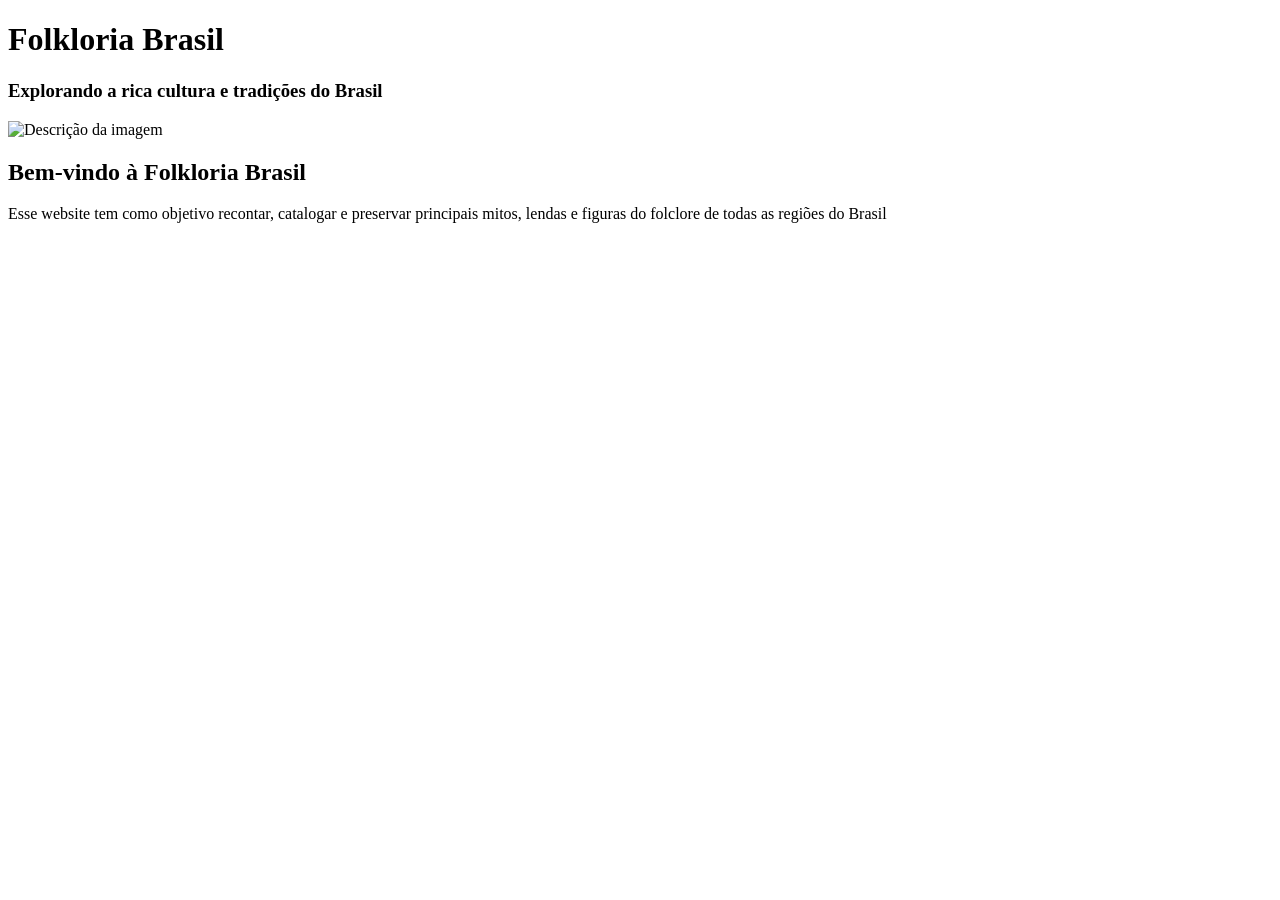
==== index.html @ 9de287c0 "Commit message: Inicio Desenvolvimento do site" ====
<!-- Código em Desenvolvimento -->
<!DOCTYPE html>
<html lang="pt-br">
<head>
    <meta charset="UTF-8">
    <meta name="viewport" content="width=device-width, initial-scale=1.0">
    <title>Folkloria Brasil</title>
</head>
<body>
    <header>
        <h1>Folkloria Brasil</h1> <!-- pelo menos uma h1 para cada página -->
        <h3>Explorando a rica cultura e tradições do Brasil</h3> <!--subtitulo-->
    </header>
    <main>
        <section>
            <img src="sobre-nos.jpg" alt="Descrição da imagem">
            <h2>Bem-vindo à Folkloria Brasil</h2> 
            <p>
                Esse website tem como objetivo recontar, catalogar e preservar principais mitos, 
                lendas e figuras do folclore de todas as regiões do Brasil 
            </p>
        </section>
    </main>
    <footer></footer>
</body>
</html>
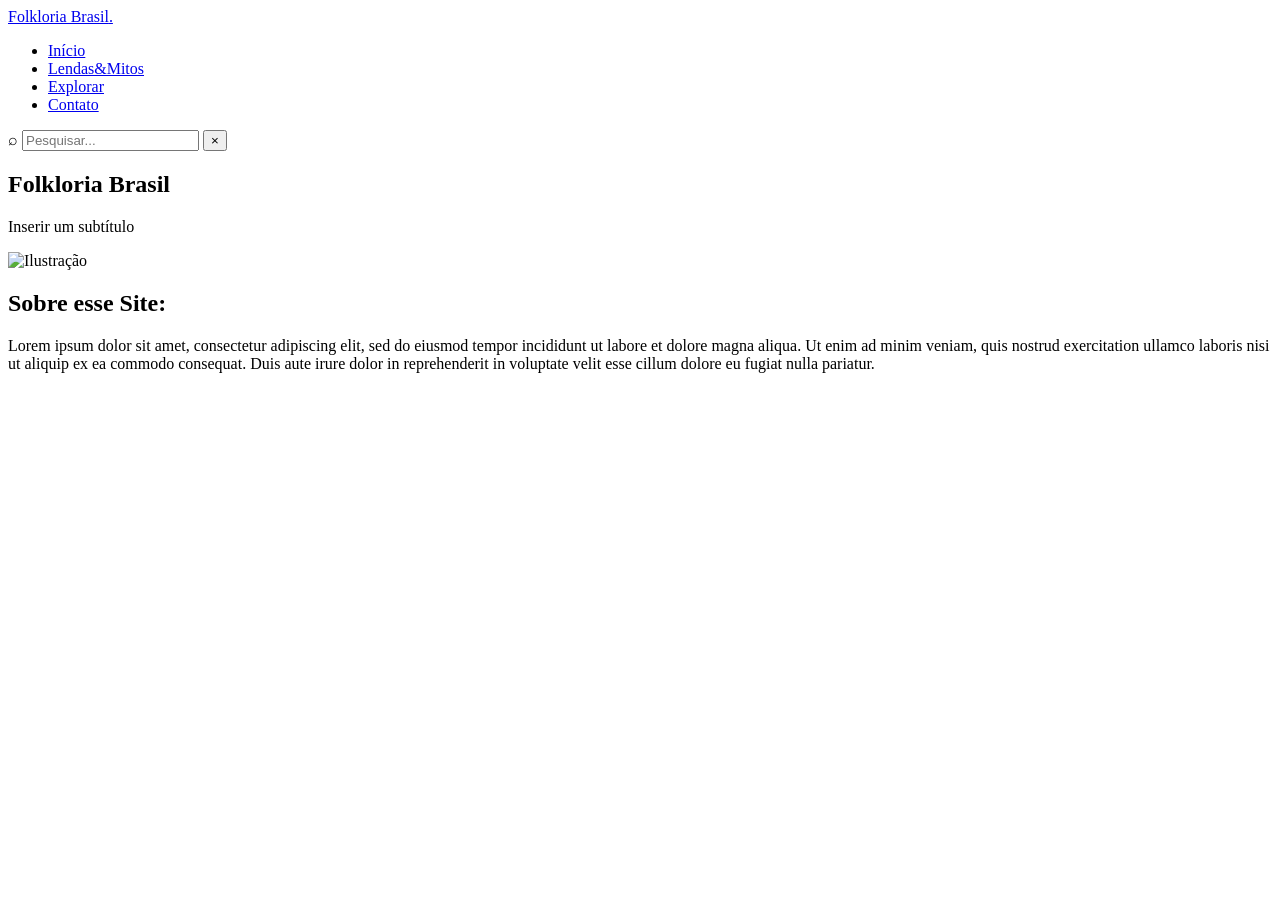
==== commit 0e31de5c: "Commit message: nav bar adicionada, hero section e sobre site adicionado" ====
--- a/index.html
+++ b/index.html
@@ -5,20 +5,76 @@
     <meta charset="UTF-8">
     <meta name="viewport" content="width=device-width, initial-scale=1.0">
     <title>Folkloria Brasil</title>
+     <!-- Fontes -->
+    <link rel="preconnect" href="https://fonts.googleapis.com">
+    <link rel="preconnect" href="https://fonts.gstatic.com" crossorigin>
+
+    <link href="https://fonts.googleapis.com/css2?family=Fredoka:wght@400;500;600;700&family=Poppins:wght@300;400;500;600;700&display=swap"
+        rel="stylesheet">
+    <!-- Link para o arquivo CSS -->
+    <link rel="stylesheet" href="css/style.css">
 </head>
 <body>
     <header>
-        <h1>Folkloria Brasil</h1> <!-- pelo menos uma h1 para cada página -->
-        <h3>Explorando a rica cultura e tradições do Brasil</h3> <!--subtitulo-->
+
+        <a href ="#" class="logo">Folkloria Brasil<span>.</span></a>
+
+        <nav>
+            <ul>
+                <li><a href="index.html">Início</a></li>
+                <li><a href="lendas.html">Lendas&Mitos</a></li>
+                <li><a href="explorar.html">Explorar</a></li>
+                <li><a href="contato.html">Contato</a></li>
+            </ul>
+        </nav>
+
+        <!-- Aba de pesquisa -->
+         <div class="search-box">
+                <span class="search-icon">⌕</span>
+                <input type="search" id="searchInput" placeholder="Pesquisar...">
+                <button id="clearSearch" aria-label="Limpar pesquisa">
+                    ×
+                </button>
+            </div>
+
     </header>
+
+ <!-- ================= HERO ================= -->
+
     <main>
-        <section>
-            <img src="sobre-nos.jpg" alt="Descrição da imagem">
-            <h2>Bem-vindo à Folkloria Brasil</h2> 
-            <p>
-                Esse website tem como objetivo recontar, catalogar e preservar principais mitos, 
-                lendas e figuras do folclore de todas as regiões do Brasil 
-            </p>
+        <section class="hero">
+            <div class="hero-content">
+                <h1>Folkloria Brasil</h1>
+                <p>Inserir um subtítulo</p>
+            </div>
+        </section>
+        <!-- ================= SOBRE O SITE ================= -->
+
+        <section class="about section-container" id="sobre">
+            <div class="about-image">
+
+                <img src="assets/img/saci.png"
+                    alt="Ilustração">
+
+            </div>
+            <div class="about-content">
+
+                <h2>Sobre esse Site:</h2>
+                <p>
+                    Lorem ipsum dolor sit amet, consectetur
+                    adipiscing elit, sed do eiusmod tempor
+                    incididunt ut labore et dolore magna aliqua.
+
+                    Ut enim ad minim veniam, quis nostrud
+                    exercitation ullamco laboris nisi ut aliquip
+                    ex ea commodo consequat.
+
+                    Duis aute irure dolor in reprehenderit in
+                    voluptate velit esse cillum dolore eu fugiat
+                    nulla pariatur.
+                </p>
+
+            </div>
         </section>
     </main>
     <footer></footer>
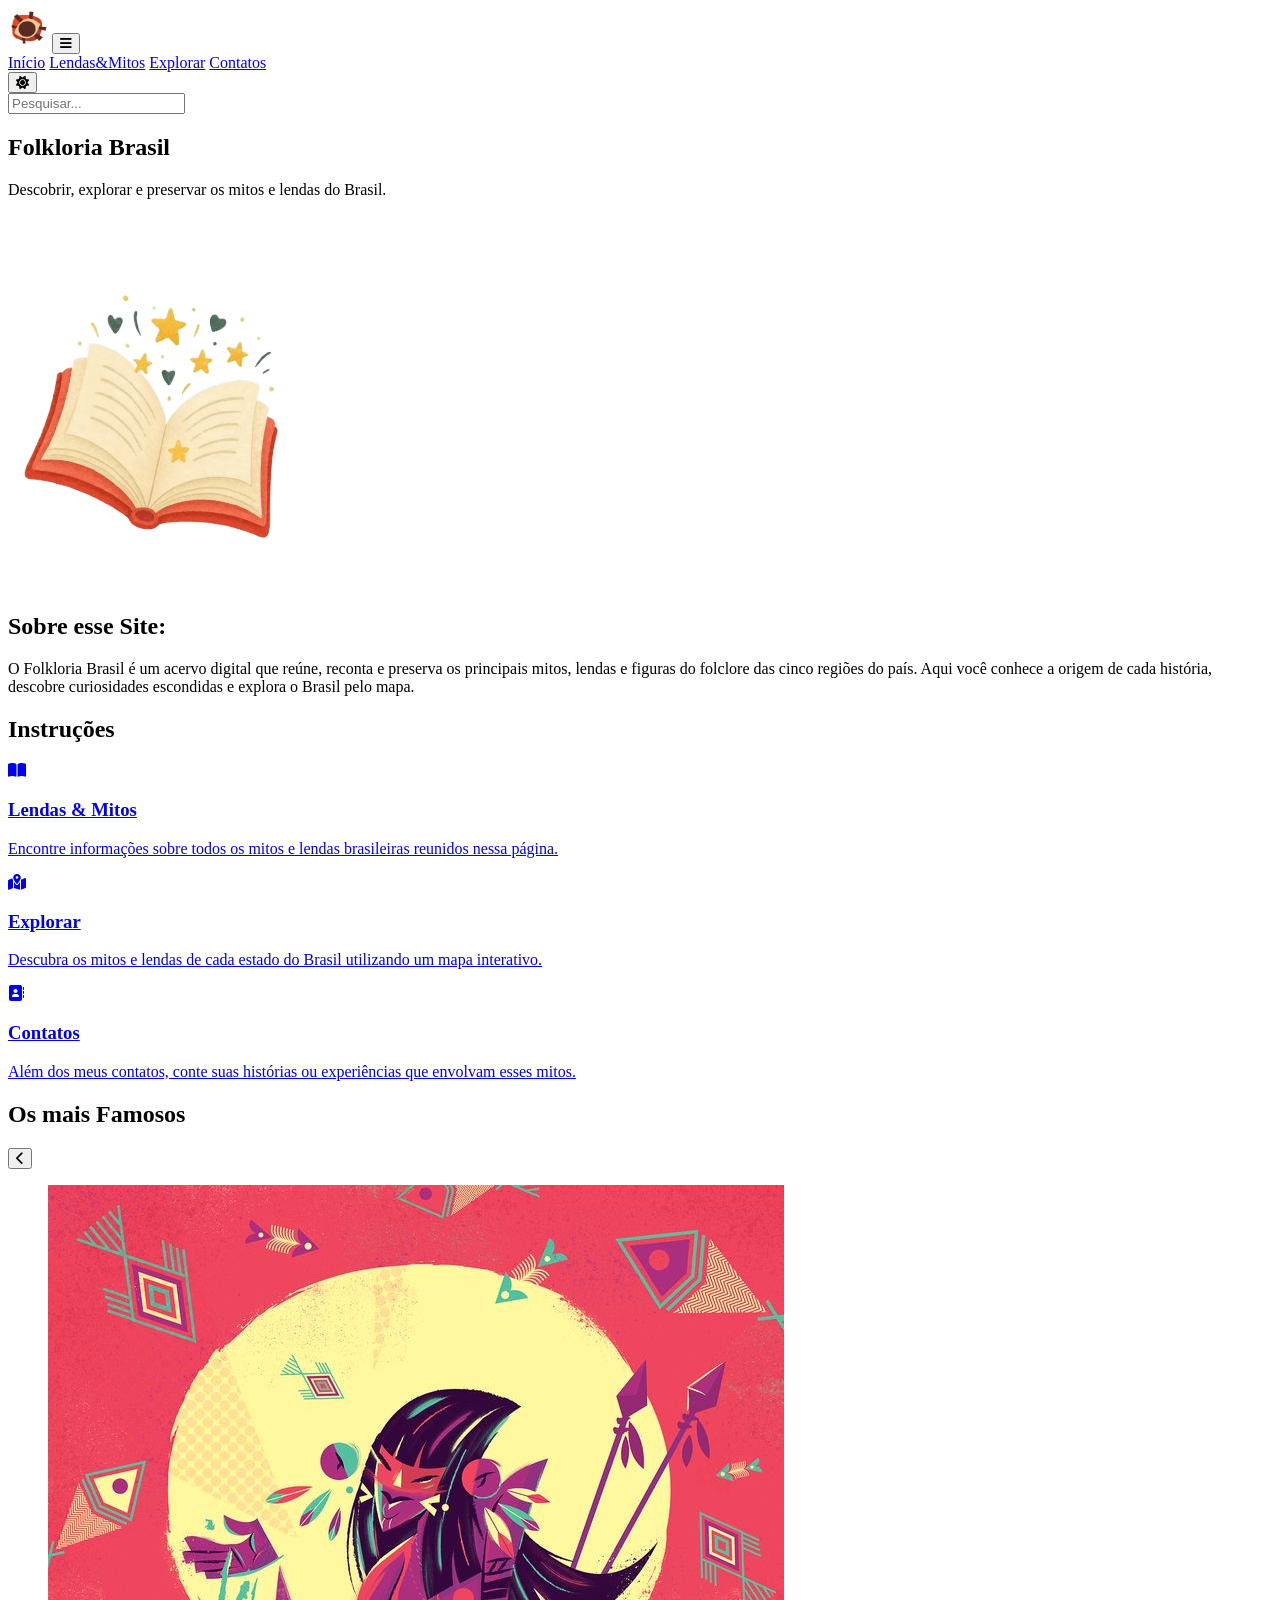
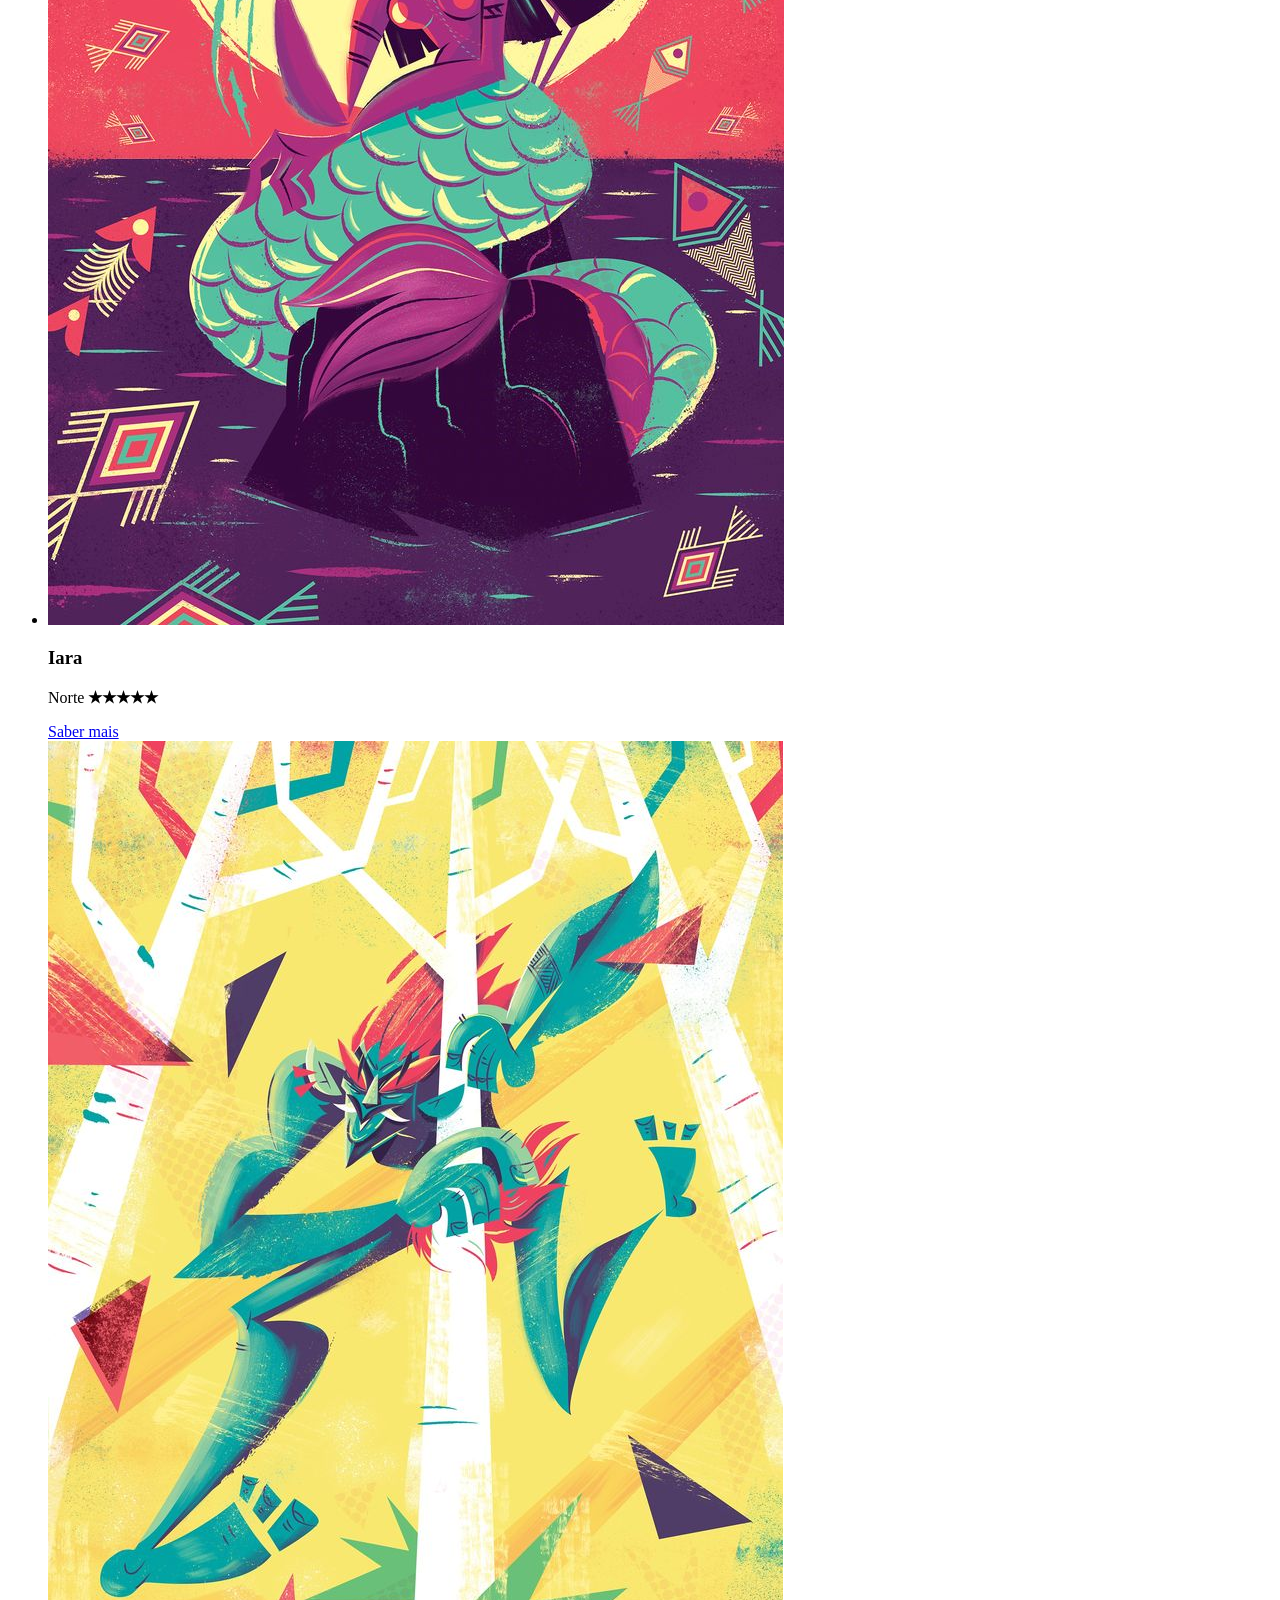
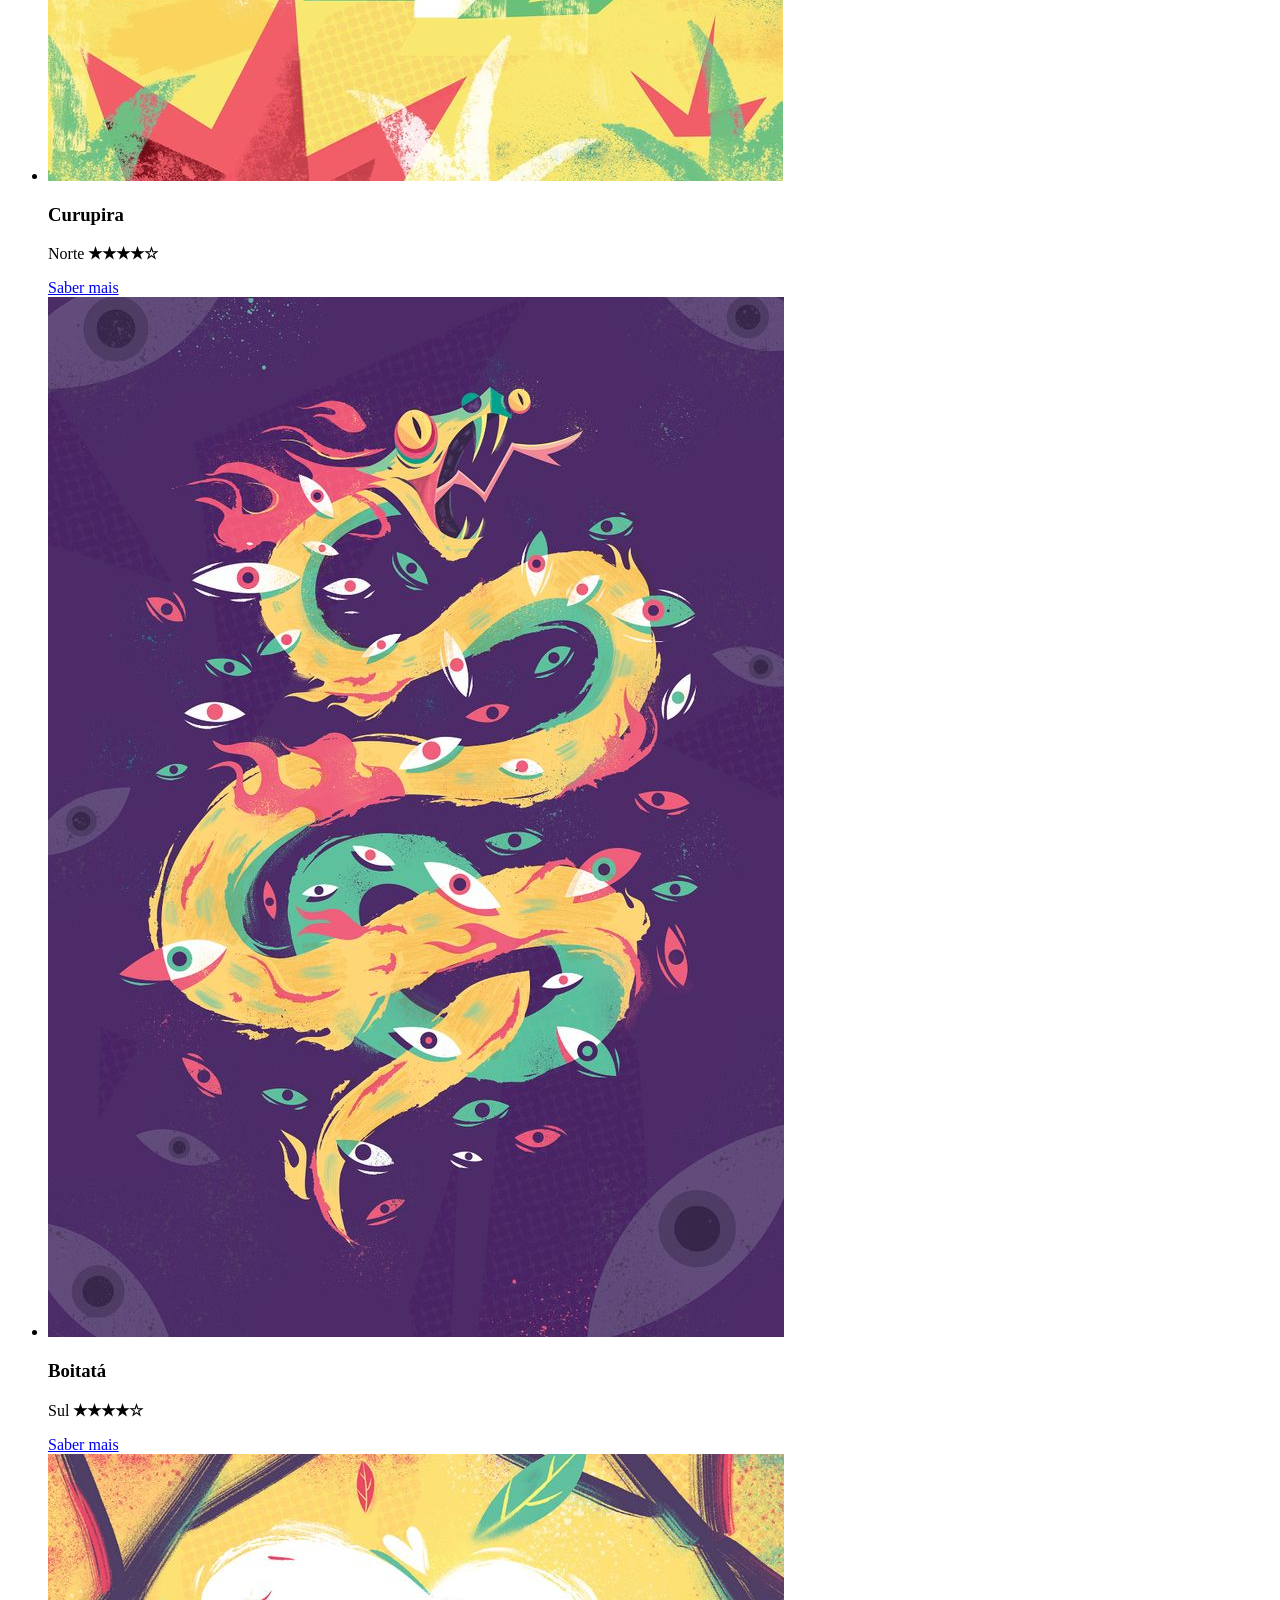
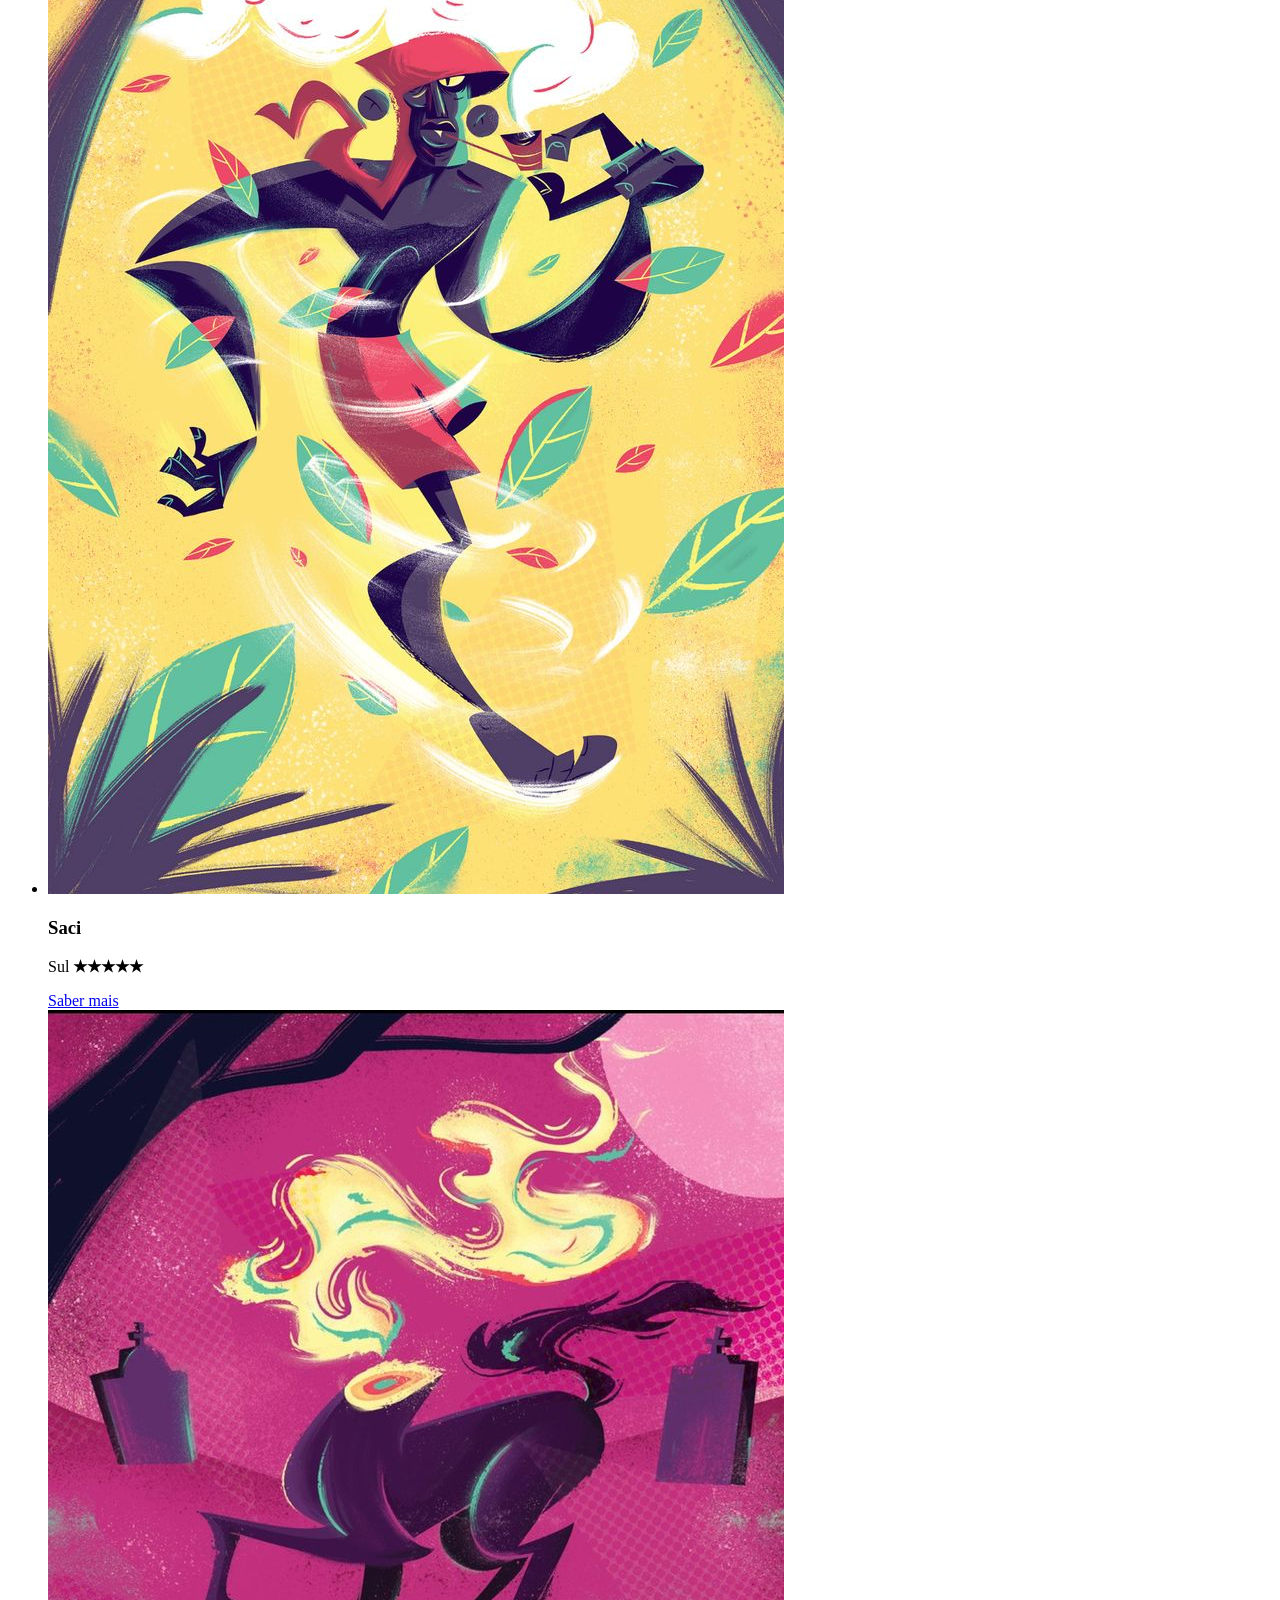
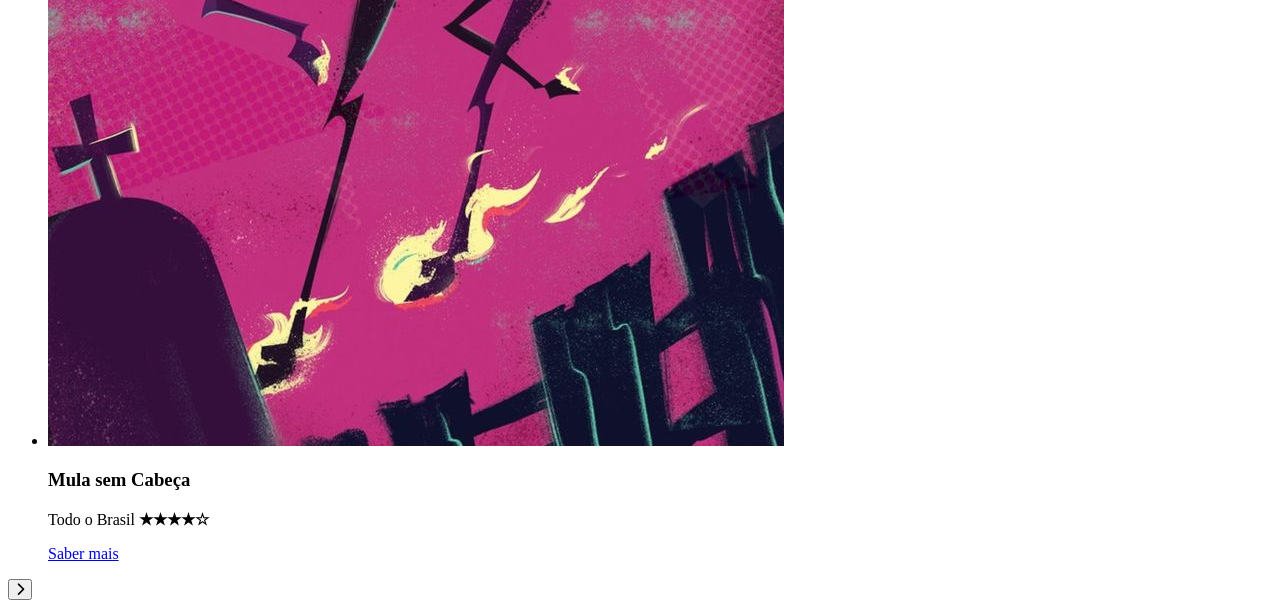
==== commit 0f188ae5: "Index.html modificado e entre as novas paginas adicionadas, a mais trabalhada foi style.css" ====
--- a/index.html
+++ b/index.html
@@ -1,82 +1,117 @@
-<!-- Código em Desenvolvimento -->
 <!DOCTYPE html>
-<html lang="pt-br">
+<html lang="pt-BR" data-theme="light">
 <head>
-    <meta charset="UTF-8">
-    <meta name="viewport" content="width=device-width, initial-scale=1.0">
-    <title>Folkloria Brasil</title>
-     <!-- Fontes -->
-    <link rel="preconnect" href="https://fonts.googleapis.com">
-    <link rel="preconnect" href="https://fonts.gstatic.com" crossorigin>
+  <meta charset="UTF-8">
+  <meta name="viewport" content="width=device-width, initial-scale=1">
+  <title>Folkloria Brasil — Acervo Digital do Folclore Brasileiro</title>
+  <link rel="icon" href="assets/logo.png">
 
-    <link href="https://fonts.googleapis.com/css2?family=Fredoka:wght@400;500;600;700&family=Poppins:wght@300;400;500;600;700&display=swap"
-        rel="stylesheet">
-    <!-- Link para o arquivo CSS -->
-    <link rel="stylesheet" href="css/style.css">
+  <link href="https://fonts.googleapis.com/css2?family=Fredoka:wght@600;700&family=Lato&family=Poppins:ital,wght@0,400;0,500;0,600;1,300&display=swap" rel="stylesheet">
+  <link rel="stylesheet" href="https://cdnjs.cloudflare.com/ajax/libs/font-awesome/6.5.2/css/all.min.css">
+  <link rel="stylesheet" href="style.css">
 </head>
 <body>
-    <header>
 
-        <a href ="#" class="logo">Folkloria Brasil<span>.</span></a>
+  <!-- NAVBAR -->
+  <header class="navbar" id="topo">
+    <a href="index.html"><img src="assets/logo.png" alt="Folkloria Brasil" width="40" height="40"></a>
 
-        <nav>
-            <ul>
-                <li><a href="index.html">Início</a></li>
-                <li><a href="lendas.html">Lendas&Mitos</a></li>
-                <li><a href="explorar.html">Explorar</a></li>
-                <li><a href="contato.html">Contato</a></li>
-            </ul>
-        </nav>
+    <button class="menu-btn" id="menu-btn" aria-label="Abrir menu"><i class="fa-solid fa-bars"></i></button>
 
-        <!-- Aba de pesquisa -->
-         <div class="search-box">
-                <span class="search-icon">⌕</span>
-                <input type="search" id="searchInput" placeholder="Pesquisar...">
-                <button id="clearSearch" aria-label="Limpar pesquisa">
-                    ×
-                </button>
-            </div>
+    <nav class="links" id="menu-links">
+      <a href="index.html" class="ativo">Início</a>
+      <a href="lendas.html">Lendas&amp;Mitos</a>
+      <a href="explorar.html">Explorar</a>
+      <a href="contato.html">Contatos</a>
+    </nav>
 
-    </header>
+    <button class="theme-toggle" id="theme-toggle" aria-label="Alternar modo claro/escuro"><i class="fa-solid fa-sun"></i></button>
+    
+    <!-- Search bar -->
+    <div class="search">
+      <input id="search-input" type="search" placeholder="Pesquisar..." aria-label="Pesquisar mitos" autocomplete="off">
+      <ul id="search-results" hidden></ul>
+    </div>
+  </header>
 
- <!-- ================= HERO ================= -->
+  <main>
+    <!-- HERO -->
+    <section class="hero">
+      <h1>Folkloria Brasil</h1>
+      <p>Descobrir, explorar e preservar os mitos e lendas do Brasil.</p>
+    </section>
 
-    <main>
-        <section class="hero">
-            <div class="hero-content">
-                <h1>Folkloria Brasil</h1>
-                <p>Inserir um subtítulo</p>
-            </div>
-        </section>
-        <!-- ================= SOBRE O SITE ================= -->
+    <!-- SOBRE -->
+    <section class="about container">
+      <img src="assets/magical-book.png" alt="Livro aberto com estrelas mágicas">
+      <div>
+        <h2>Sobre esse Site:</h2>
+        <p>O Folkloria Brasil é um acervo digital que reúne, reconta e preserva os principais mitos, lendas e figuras do folclore das cinco regiões do país. Aqui você conhece a origem de cada história, descobre curiosidades escondidas e explora o Brasil pelo mapa.</p>
+      </div>
+    </section>
 
-        <section class="about section-container" id="sobre">
-            <div class="about-image">
+    <!-- INSTRUÇÕES -->
+    <section class="container">
+      <h2 class="titulo">Instruções</h2>
+      <div class="cards">
+        <a class="info-card" href="lendas.html">
+          <i class="fa-solid fa-book-open"></i>
+          <h3>Lendas &amp; Mitos</h3>
+          <p>Encontre informações sobre todos os mitos e lendas brasileiras reunidos nessa página.</p>
+        </a>
+        <a class="info-card" href="explorar.html">
+          <i class="fa-solid fa-map-location-dot"></i>
+          <h3>Explorar</h3>
+          <p>Descubra os mitos e lendas de cada estado do Brasil utilizando um mapa interativo.</p>
+        </a>
+        <a class="info-card" href="contato.html">
+          <i class="fa-solid fa-address-book"></i>
+          <h3>Contatos</h3>
+          <p>Além dos meus contatos, conte suas histórias ou experiências que envolvam esses mitos.</p>
+        </a>
+      </div>
+    </section>
 
-                <img src="assets/img/saci.png"
-                    alt="Ilustração">
+    <!-- CARROSSEL -->
+    <section class="famous">
+      <h2 class="titulo">Os mais <span>Famosos</span></h2>
 
-            </div>
-            <div class="about-content">
+      <div class="carousel">
+        <button class="seta esq" id="carousel-prev" aria-label="Anterior"><i class="fa-solid fa-chevron-left"></i></button>
 
-                <h2>Sobre esse Site:</h2>
-                <p>
-                    Lorem ipsum dolor sit amet, consectetur
-                    adipiscing elit, sed do eiusmod tempor
-                    incididunt ut labore et dolore magna aliqua.
+        <ul class="track" id="carousel-track">
+          <li class="myth-card">
+            <img src="assets/Iara placeholder.jpg" alt="Iara, a sereia dos rios" loading="lazy">
+            <div><h3>Iara</h3><p>Norte <b>★★★★★</b></p><a class="btn" href="mitos/iara.html">Saber mais</a></div>
+          </li>
+          <li class="myth-card">
+            <img src="assets/Curupira-placeholde.jpg" alt="Curupira, protetor das florestas" loading="lazy">
+            <div><h3>Curupira</h3><p>Norte <b>★★★★☆</b></p><a class="btn" href="mitos/curupira.html">Saber mais</a></div>
+          </li>
+          <li class="myth-card">
+            <img src="assets/boitata placeholder.jpg" alt="Boitatá, a serpente de fogo" loading="lazy">
+            <div><h3>Boitatá</h3><p>Sul <b>★★★★☆</b></p><a class="btn" href="mitos/boitata.html">Saber mais</a></div>
+          </li>
+          <li class="myth-card">
+            <img src="assets/saci placeholder.jpg" alt="Saci-Pererê" loading="lazy">
+            <div><h3>Saci</h3><p>Sul <b>★★★★★</b></p><a class="btn" href="mitos/saci.html">Saber mais</a></div>
+          </li>
+          <li class="myth-card">
+            <img src="assets/mula-sem-cabeça placeholder.jpg" alt="Mula sem Cabeça envolta em chamas" loading="lazy">
+            <div><h3>Mula sem Cabeça</h3><p>Todo o Brasil <b>★★★★☆</b></p><a class="btn" href="mitos/mula.html">Saber mais</a></div>
+          </li>
+        </ul>
 
-                    Ut enim ad minim veniam, quis nostrud
-                    exercitation ullamco laboris nisi ut aliquip
-                    ex ea commodo consequat.
+        <button class="seta dir" id="carousel-next" aria-label="Próximo"><i class="fa-solid fa-chevron-right"></i></button>
+      </div>
+    </section>
+  </main>
 
-                    Duis aute irure dolor in reprehenderit in
-                    voluptate velit esse cillum dolore eu fugiat
-                    nulla pariatur.
-                </p>
+  <!-- FOOTER -->
+  <footer class="footer">
+    
+  </footer>
 
-            </div>
-        </section>
-    </main>
-    <footer></footer>
+  <script src="script.js"></script>
 </body>
 </html>
--- a/style.css
+++ b/style.css
@@ -0,0 +1,34 @@
+/* FOLKLORIA BRASIL 
+   Paletas : claro (Floresta ao Amanhecer) e escuro (Floresta à Noite) */
+
+/* ---------- Cores ---------- */
+:root {
+  --bg: #E9FDCC;        /* Frosted Mint */
+  --bg2: #DCEBDD;       /* Honeydew */
+  --titulo: #285943;    /* Emerald Depths */
+  --texto: #14221A;
+  --card: #78A66A;      /* Sage Green */
+  --card-texto: #101915;
+  --icone: #285943;
+  --painel: #285943;
+  --ouro: #EFC64A;      /* Tuscan Sun */
+  --ouro-texto: #9A7400;
+  --focus: #285943;
+  --laranja: #E8431F;
+  --font-titulo: "Fredoka", sans-serif;
+  --font: "Poppins", sans-serif;
+}
+
+:root[data-theme="dark"] {
+  --bg: #101915;        /* Carbon Black */
+  --bg2: #102B24;       /* Evergreen */
+  --titulo: #6E9F78;    /* Muted Teal */
+  --texto: #C5D0C5;     /* Ash Grey */
+  --card: #102B24;
+  --card-texto: #C5D0C5;
+  --icone: #6E9F78;
+  --painel: #102B24;
+  --ouro-texto: #EFC64A;
+  --focus: #EFC64A;
+}
+
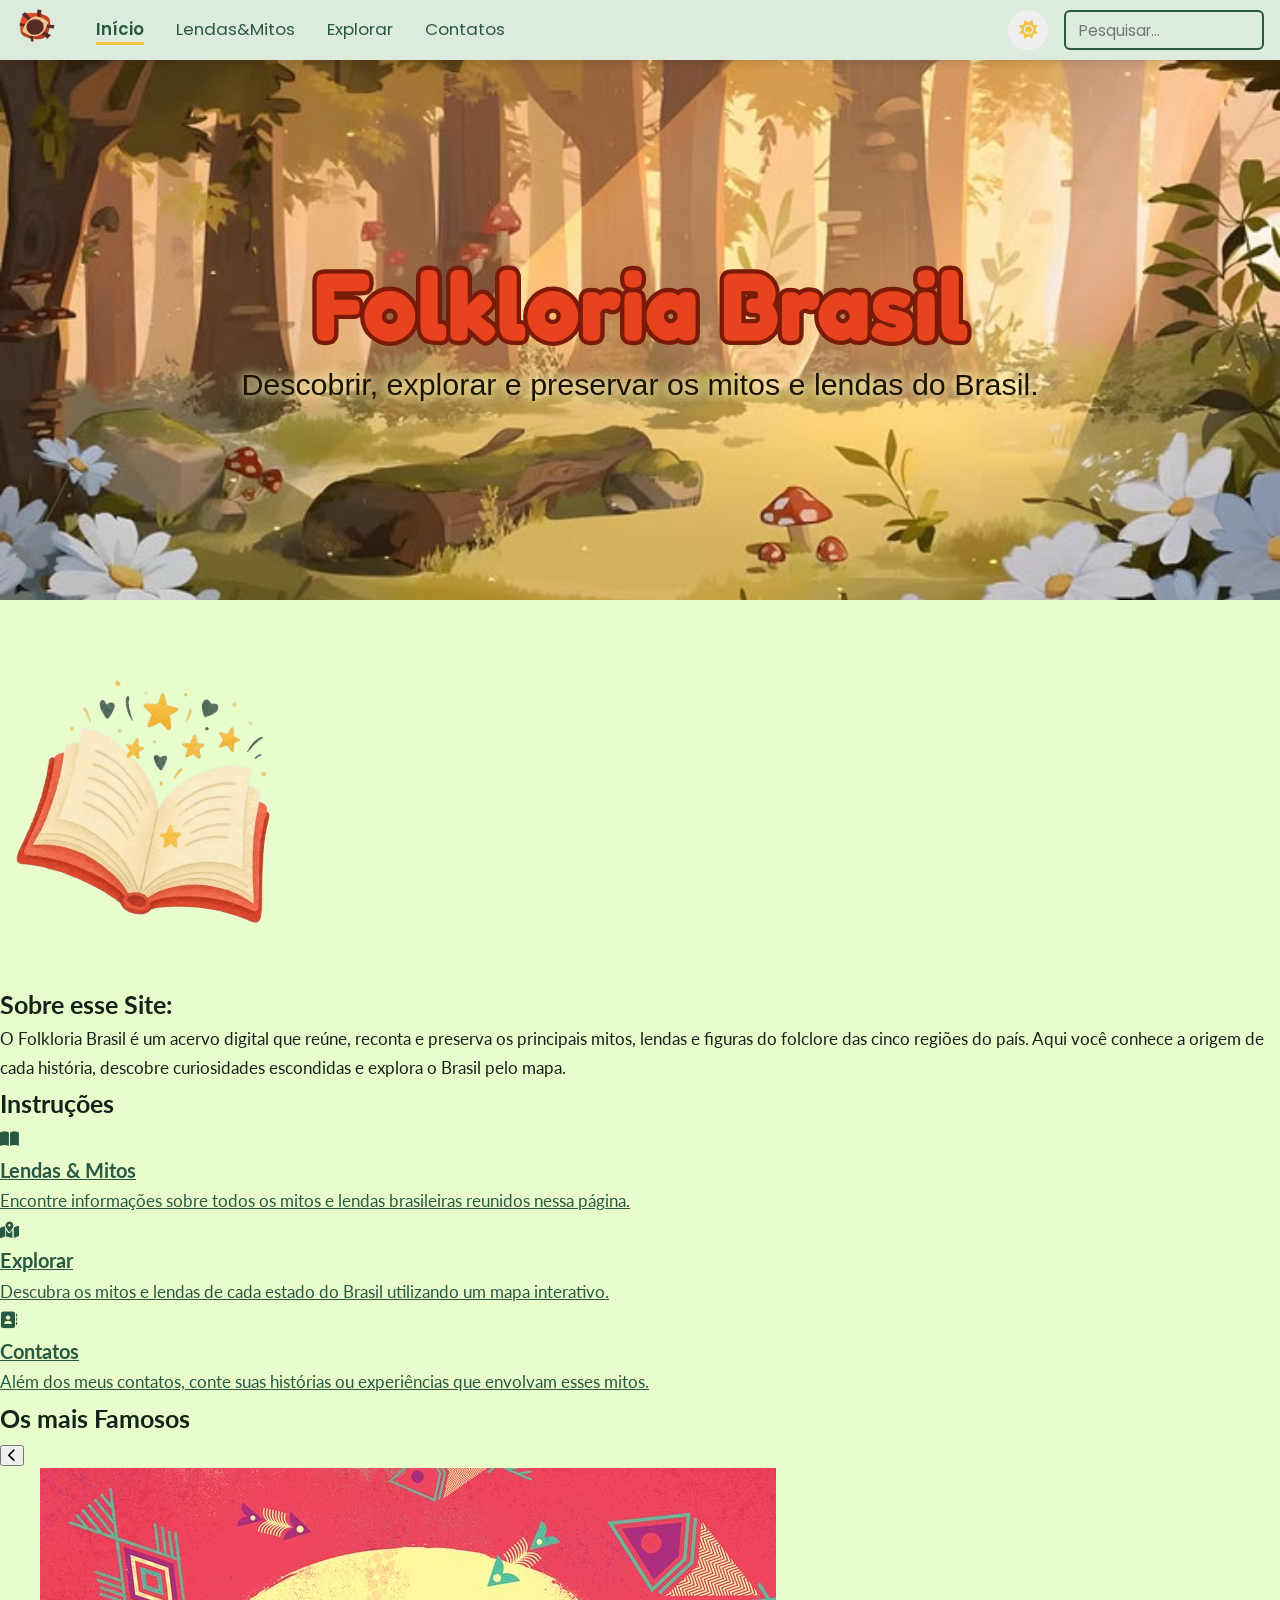
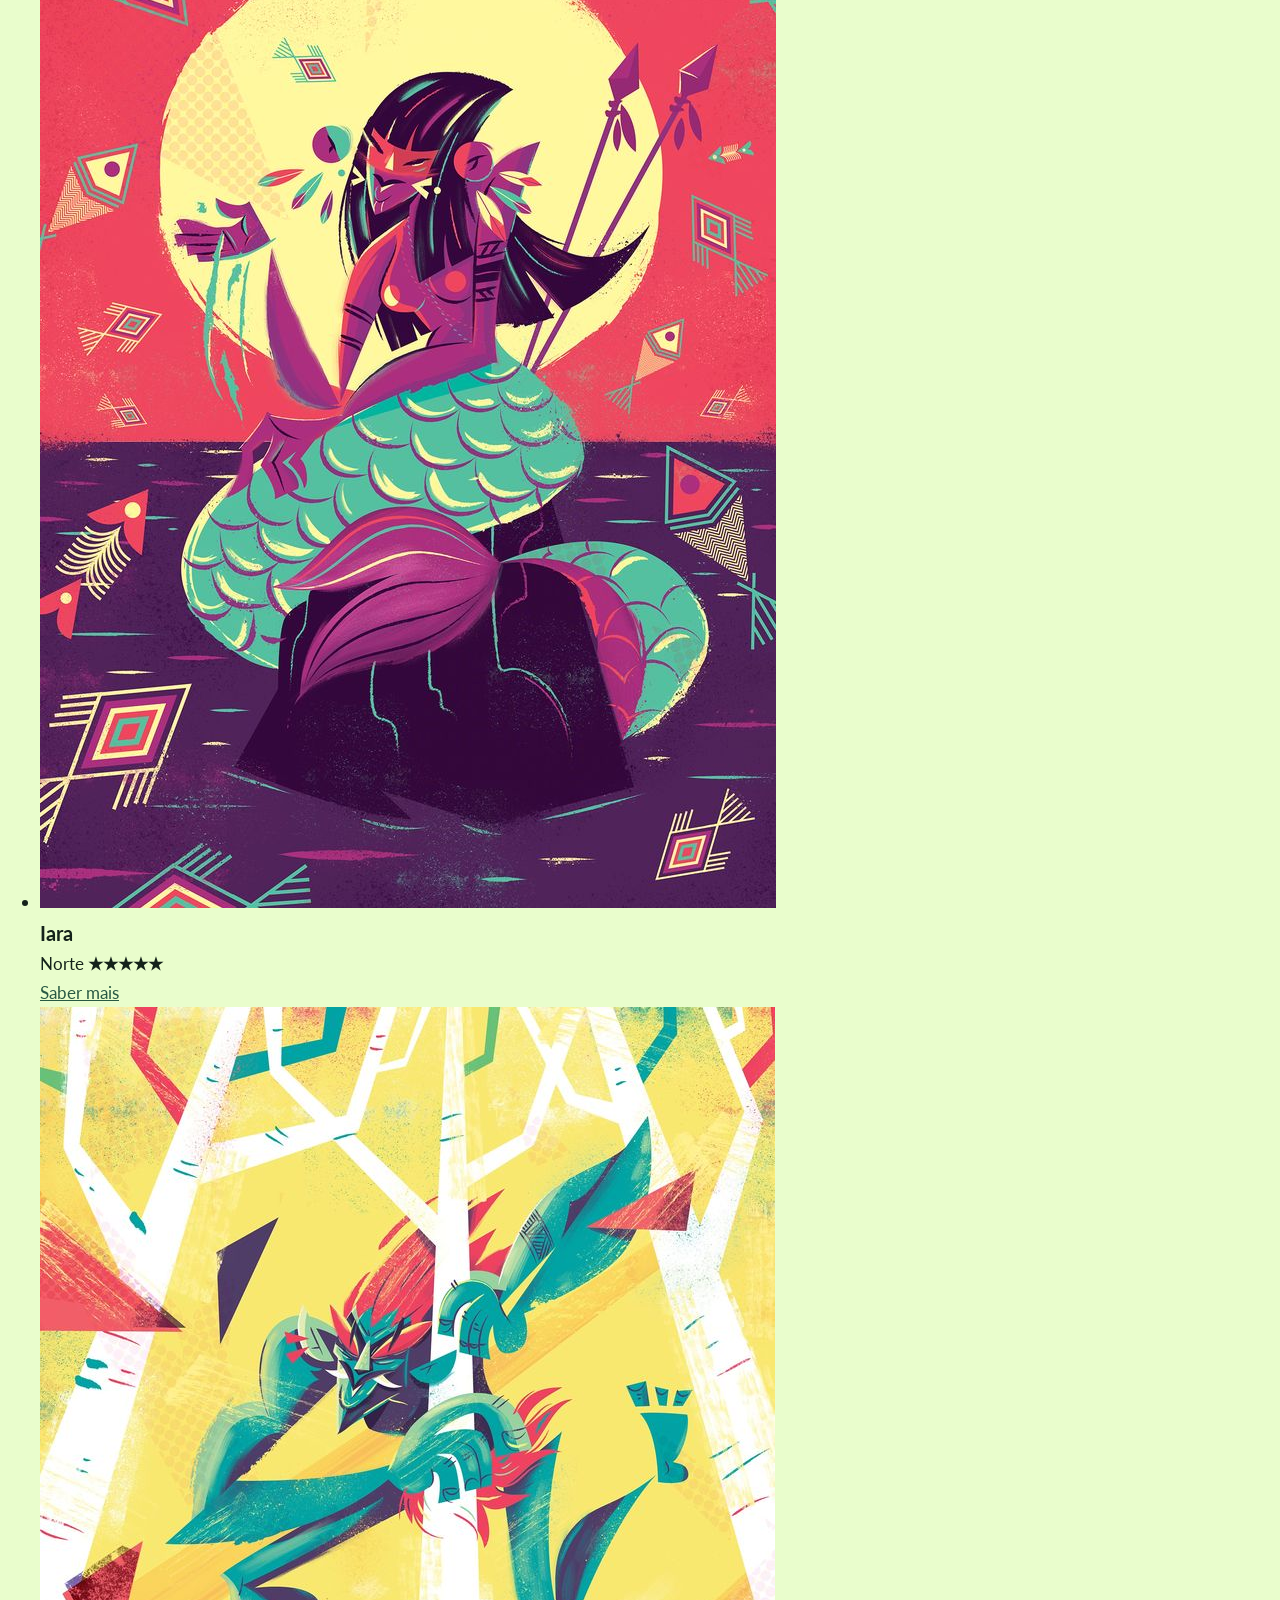
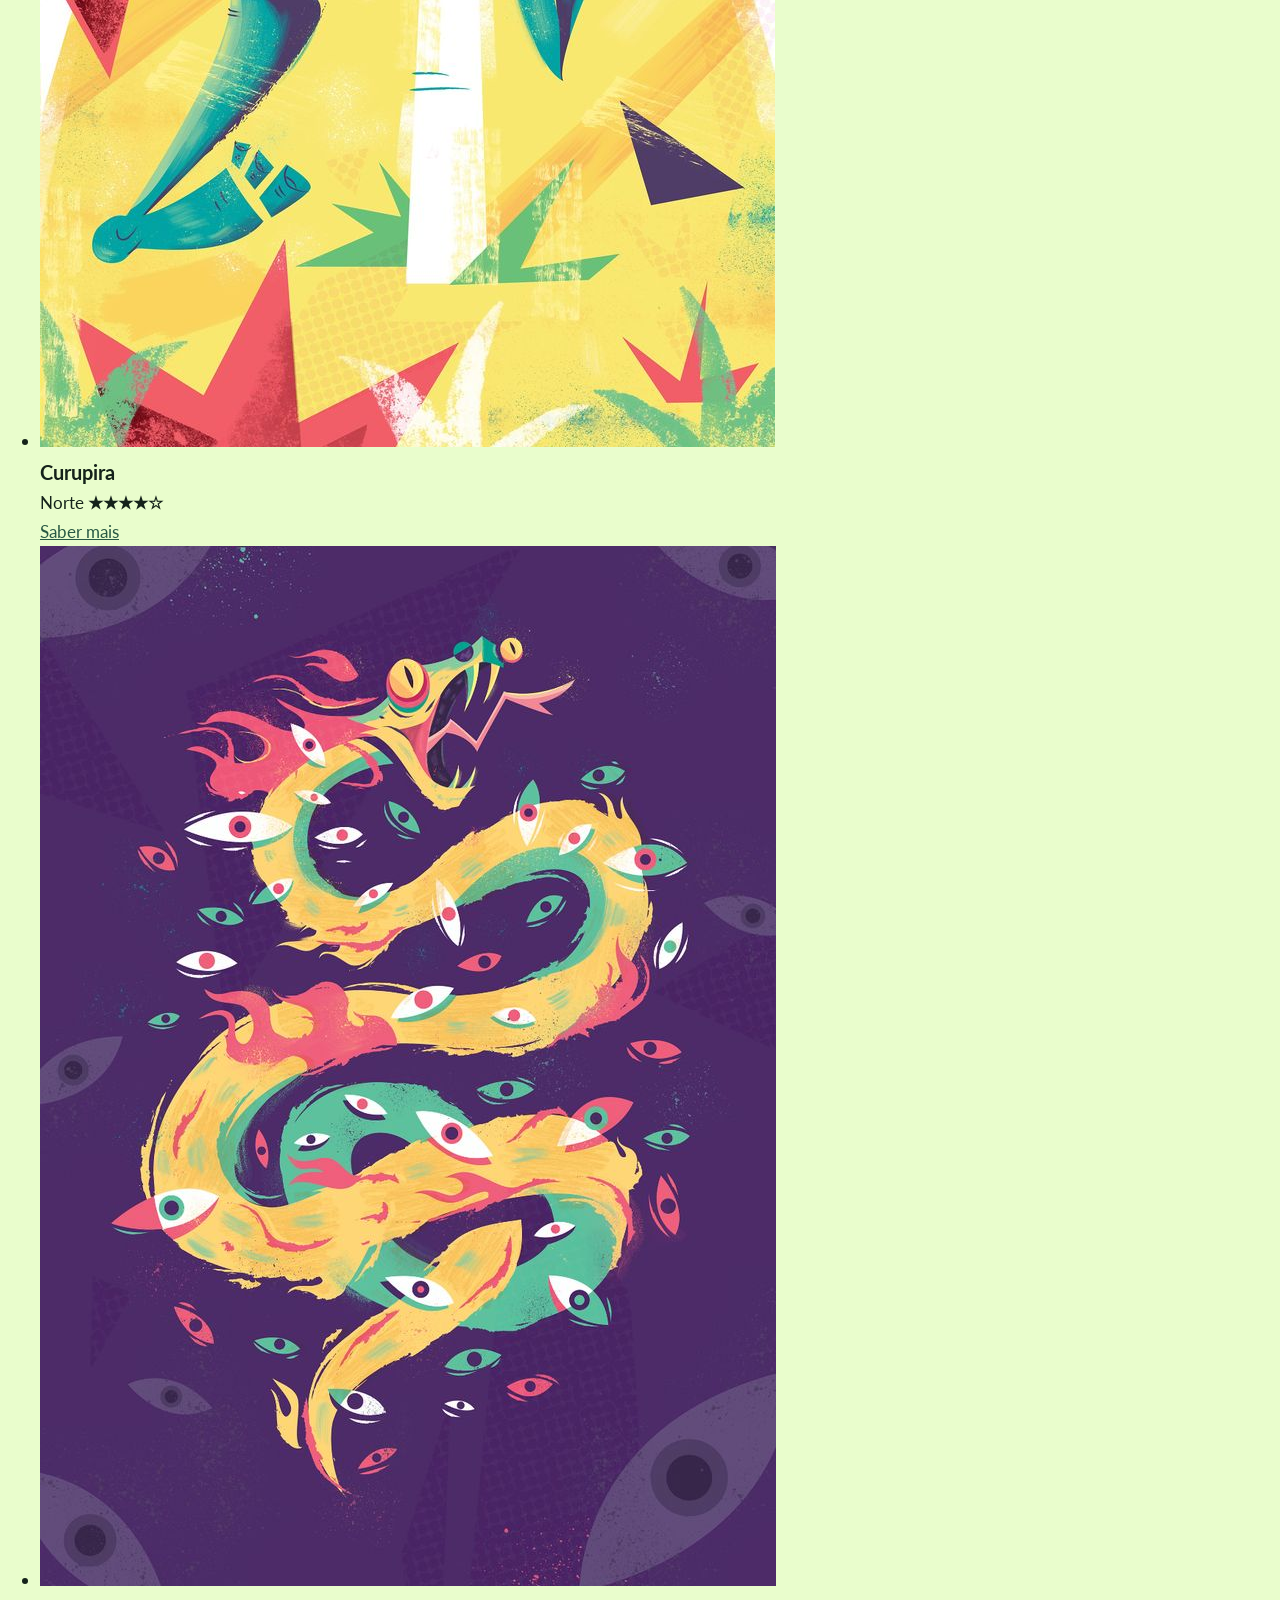
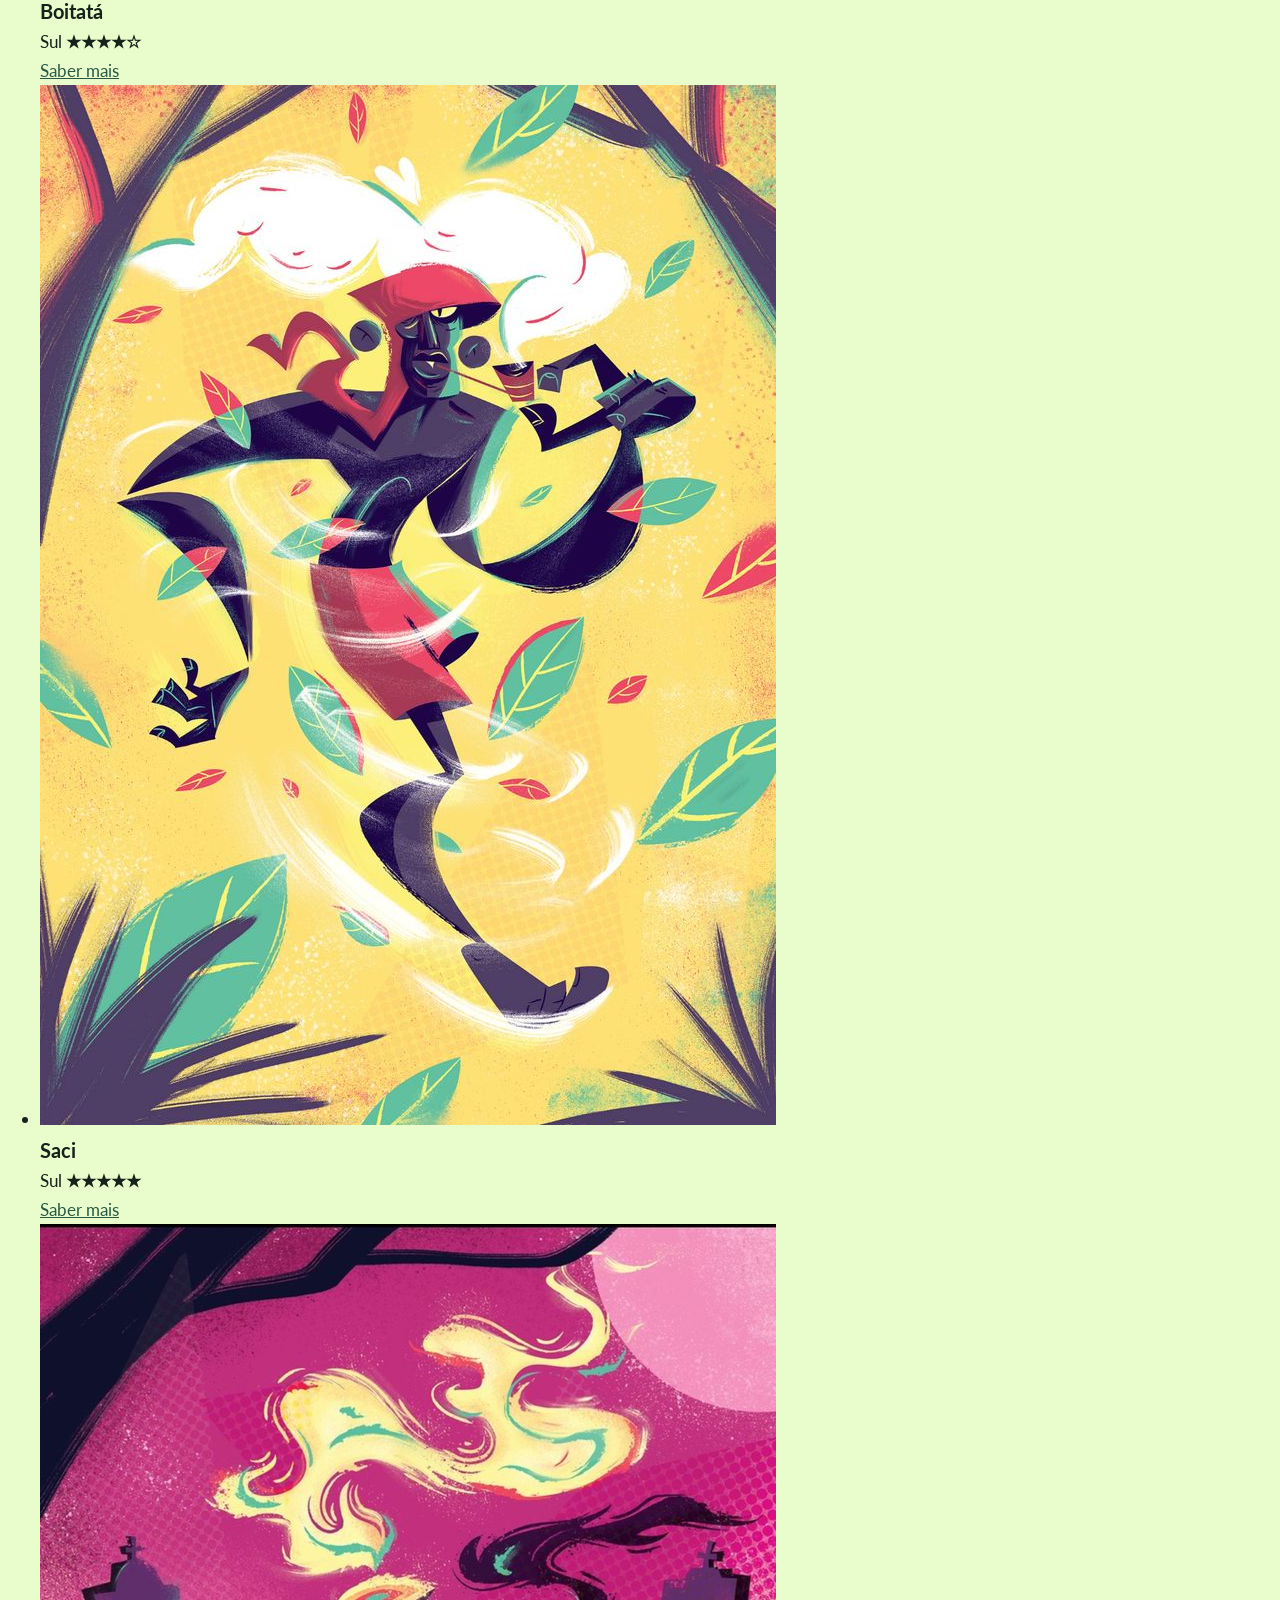
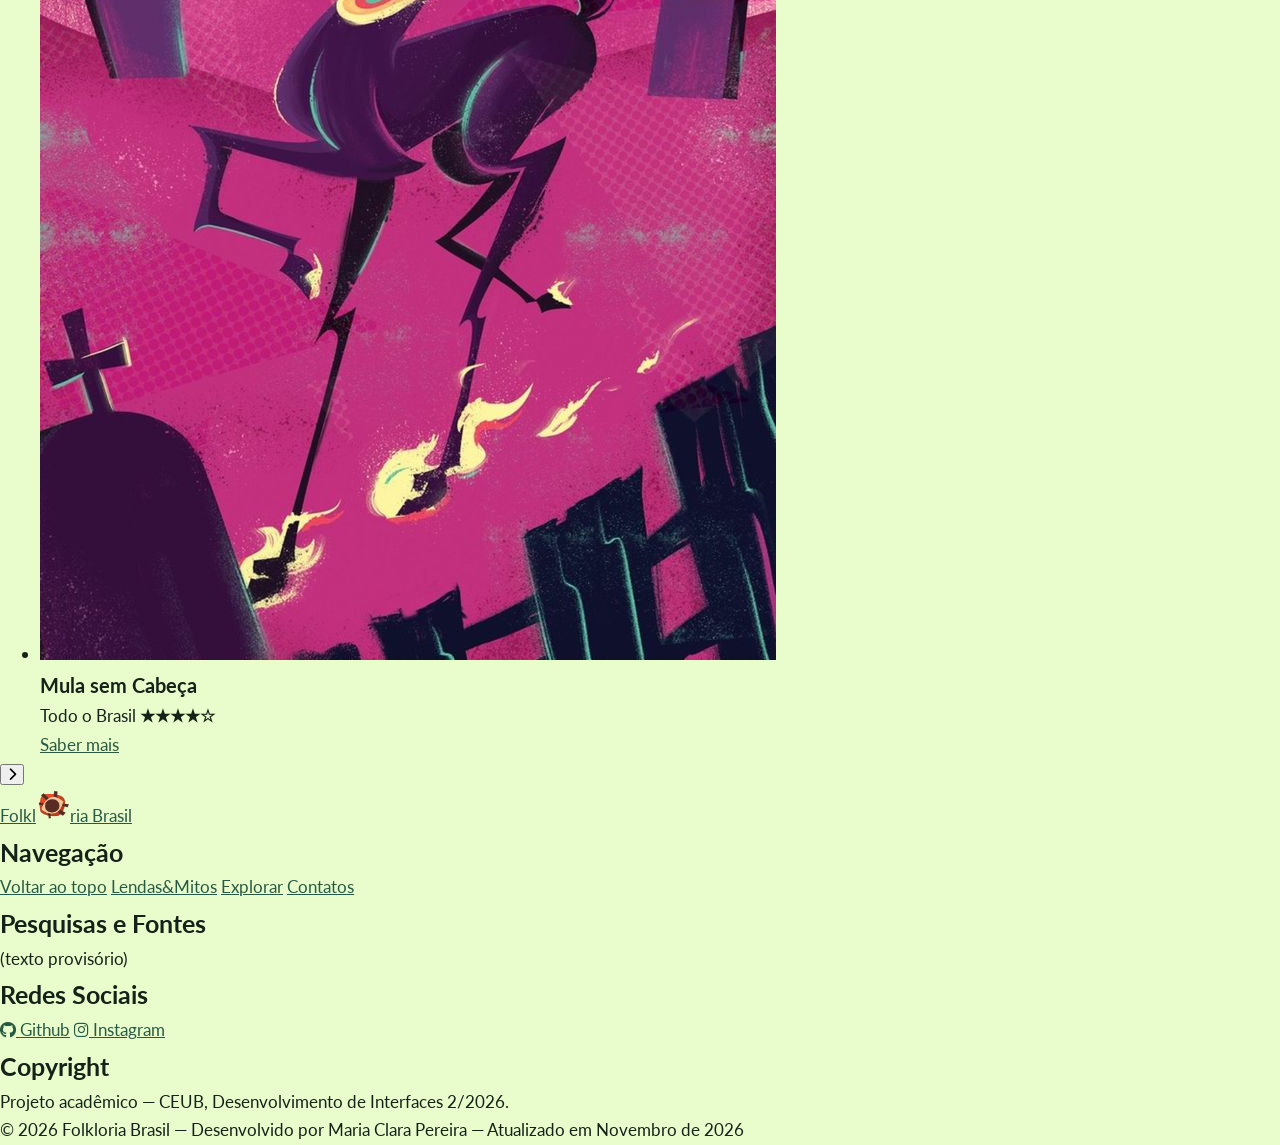
==== commit 446370a7: "Mais uma atualização em style.css" ====
--- a/index.html
+++ b/index.html
@@ -93,11 +93,11 @@
             <div><h3>Boitatá</h3><p>Sul <b>★★★★☆</b></p><a class="btn" href="mitos/boitata.html">Saber mais</a></div>
           </li>
           <li class="myth-card">
-            <img src="assets/saci placeholder.jpg" alt="Saci-Pererê" loading="lazy">
+            <img src="assets/saci placeholder.jpg" alt="Saci-Pererê, redemoinho de travessuras" loading="lazy">
             <div><h3>Saci</h3><p>Sul <b>★★★★★</b></p><a class="btn" href="mitos/saci.html">Saber mais</a></div>
           </li>
           <li class="myth-card">
-            <img src="assets/mula-sem-cabeça placeholder.jpg" alt="Mula sem Cabeça envolta em chamas" loading="lazy">
+            <img src="assets/mula-sem-cabeça placeholder.jpg" alt="Mula sem Cabeça, o galope da maldição" loading="lazy">
             <div><h3>Mula sem Cabeça</h3><p>Todo o Brasil <b>★★★★☆</b></p><a class="btn" href="mitos/mula.html">Saber mais</a></div>
           </li>
         </ul>
@@ -109,7 +109,29 @@
 
   <!-- FOOTER -->
   <footer class="footer">
-    
+    <div class="footer-grid container">
+      <a class="footer-logo" href="index.html">Folkl<img src="assets/logo.png" alt="o" width="34" height="34">ria Brasil</a>
+
+      <div>
+        <h2>Navegação</h2>
+        <a href="#topo">Voltar ao topo</a>
+        <a href="lendas.html">Lendas&Mitos</a>
+        <a href="explorar.html">Explorar</a>
+        <a href="contato.html">Contatos</a>
+      </div>
+
+      <div><h2>Pesquisas e Fontes</h2><p>(texto provisório)</p></div>
+
+      <div>
+        <h2>Redes Sociais</h2>
+        <a href="https://github.com/" target="_blank" rel="noopener"><i class="fa-brands fa-github"></i> Github</a>
+        <a href="https://www.instagram.com/" target="_blank" rel="noopener"><i class="fa-brands fa-instagram"></i> Instagram</a>
+      </div>
+
+      <div><h2>Copyright</h2><p>Projeto acadêmico — CEUB, Desenvolvimento de Interfaces 2/2026.</p></div>
+    </div>
+
+    <p class="creditos">© 2026 Folkloria Brasil — Desenvolvido por Maria Clara Pereira — Atualizado em Novembro de 2026</p>
   </footer>
 
   <script src="script.js"></script>
--- a/style.css
+++ b/style.css
@@ -1,5 +1,5 @@
-/* FOLKLORIA BRASIL 
-   Paletas : claro (Floresta ao Amanhecer) e escuro (Floresta à Noite) */
+/* ---------- Base ---------- */
+* { box-sizing: border-box; margin: 0; }
 
 /* ---------- Cores ---------- */
 :root {
@@ -17,6 +17,7 @@
   --laranja: #E8431F;
   --font-titulo: "Fredoka", sans-serif;
   --font: "Poppins", sans-serif;
+  --font-padrao: "Lato", sans-serif;
 }
 
 :root[data-theme="dark"] {
@@ -30,5 +31,84 @@
   --painel: #102B24;
   --ouro-texto: #EFC64A;
   --focus: #EFC64A;
+  --font-titulo: "Fredoka", sans-serif;
+  --font: "Poppins", sans-serif;
 }
 
+html { scroll-behavior: smooth; }
+
+body {
+  padding-top: 60px;
+  font: 1.05rem/1.7 var(--font-padrao);
+  color: var(--texto);
+  background: var(--bg);
+  transition: background .3s, color .3s;
+}
+a { color: var(--titulo); }
+
+/* ---------- Navbar ---------- */
+.navbar {
+  position: fixed; inset: 0 0 auto; z-index: 10;
+  height: 60px; padding-inline: 1rem;
+  display: flex; align-items: center; gap: 1rem;
+  background: var(--bg2);
+  box-shadow: 0 2px 10px rgba(0, 0, 0, .15);
+}
+
+.links { display: flex; gap: 2rem; margin-right: auto; margin-left: 1.5rem; }
+.links a { font: 1.05rem var(--font); text-decoration: none; border-bottom: 3px solid transparent; }
+.links a:hover { border-color: var(--card); }
+.links a.ativo { font-weight: 600; border-color: var(--ouro); }   /* página ativa */
+/* ---------- Botão de alternância de tema ---------- */
+.theme-toggle {
+  width: 40px; height: 40px; border: 0; border-radius: 50%; cursor: pointer;
+  font-size: 1.15rem; color: var(--ouro);
+}
+:root[data-theme="dark"] .theme-toggle { color: #101915; }
+
+.menu-btn { display: none; border: 0; background: none; font-size: 1.4rem; color: var(--titulo); cursor: pointer; }
+
+/* -------------- Pesquisa ------------------ */
+.search { position: relative; }
+.search__icon {
+  position: absolute;
+  left: .75rem; top: 50%;
+  transform: translateY(-50%);
+  font-size: .9rem;
+  color: var(--text-muted);
+  pointer-events: none;
+}
+
+.search input {
+  width: 200px; padding: .4rem .8rem;
+  font: .95rem var(--font); color: var(--texto);
+  background: transparent; border: 2px solid var(--titulo); border-radius: 6px;
+}
+.search ul {
+  position: absolute; top: 110%; right: 0; width: 100%; min-width: 220px;
+  background: var(--bg2); border: 2px solid var(--titulo); border-radius: 10px; overflow: hidden;
+}
+.search li a { display: block; padding: .6rem .9rem; font: .95rem var(--font); color: var(--texto); text-decoration: none; }
+.search li a:hover { background: var(--card); color: var(--card-texto); }
+
+/* ---------- Hero (a imagem troca com o tema) ---------- */
+.hero {
+  height: clamp(360px, 50vw, 540px);
+  display: flex; flex-direction: column; align-items: center; justify-content: center;
+  text-align: center; padding: 0 1rem;
+  background: url("assets/home.jpg") center / cover;
+}
+:root[data-theme="dark"] .hero { background-image: url("assets/home-night.jpg"); }
+
+.hero h1 {
+  font: 700 clamp(2.8rem, 9vw, 6rem)/1.05 var(--font-titulo);
+  color: var(--laranja);
+  -webkit-text-stroke: .09em #7A1A08;
+  paint-order: stroke fill;
+}
+.hero p {
+  max-width: 70ch; margin-top: .5rem;
+  font: 500 clamp(1.1rem, 3vw, 1.9rem)/1.35 var(--font);
+  color: #1B1400; text-shadow: 0 0 8px #FFF3B8, 0 0 14px #FFF3B8;
+}
+:root[data-theme="dark"] .hero p { color: #F2F6EE; text-shadow: 0 2px 4px #000, 0 0 14px #000; }
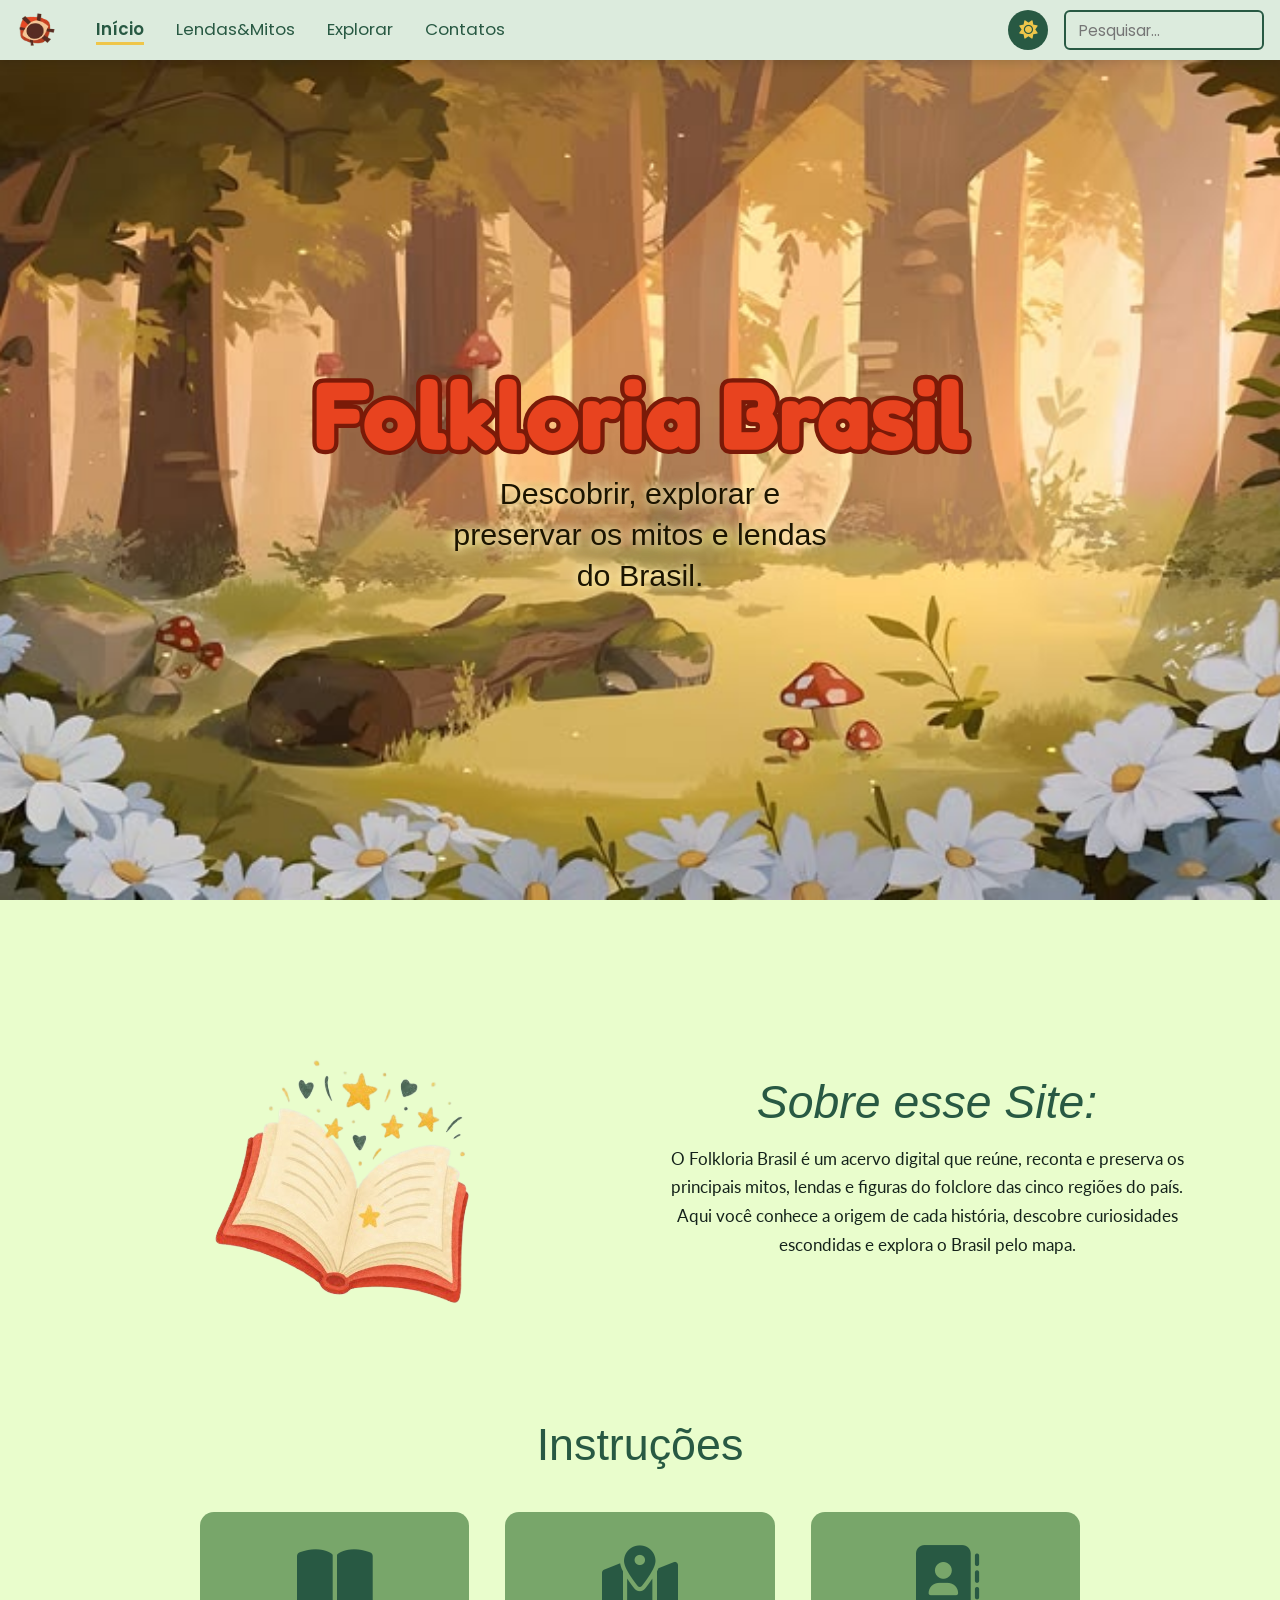
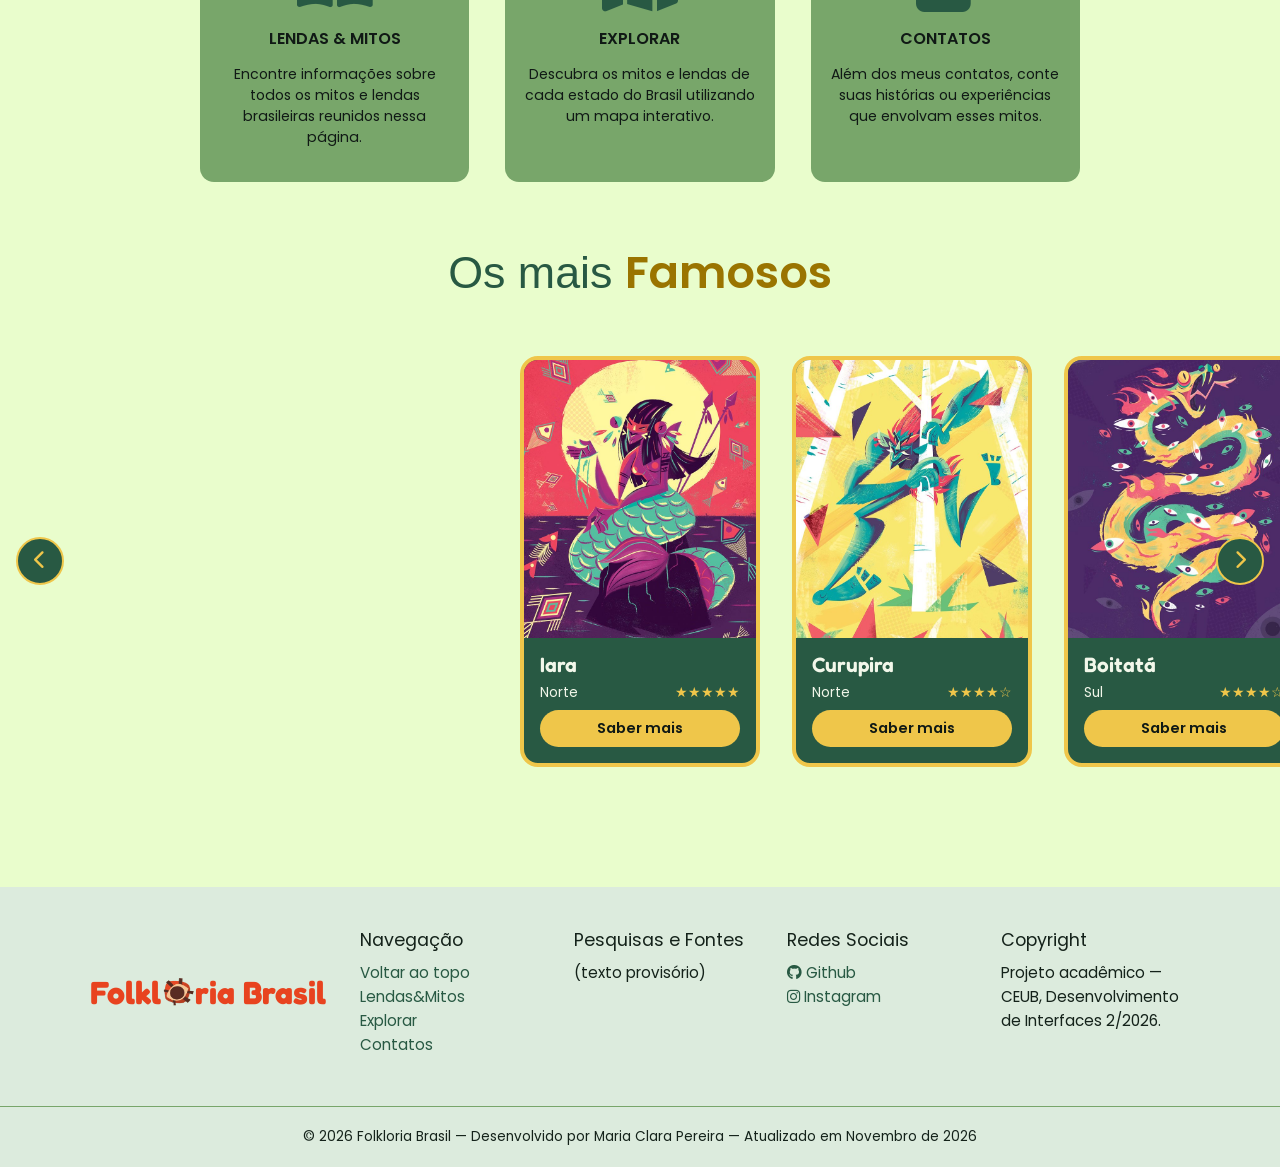
==== commit c089262f: "Adicionado script.js e renomeado a pasta assets para asset." ====
--- a/index.html
+++ b/index.html
@@ -13,8 +13,8 @@
 <body>
 
   <!-- NAVBAR -->
-  <header class="navbar" id="topo">
-    <a href="index.html"><img src="assets/logo.png" alt="Folkloria Brasil" width="40" height="40"></a>
+  <header class="navbar" >
+    <a href="index.html"><img src="asset/logo.png" alt="Folkloria Brasil" width="40" height="40"></a>
 
     <button class="menu-btn" id="menu-btn" aria-label="Abrir menu"><i class="fa-solid fa-bars"></i></button>
 
@@ -34,7 +34,7 @@
     </div>
   </header>
 
-  <main>
+  <main id="topo">
     <!-- HERO -->
     <section class="hero">
       <h1>Folkloria Brasil</h1>
@@ -43,7 +43,7 @@
 
     <!-- SOBRE -->
     <section class="about container">
-      <img src="assets/magical-book.png" alt="Livro aberto com estrelas mágicas">
+      <img src="asset/magical-book.png" alt="Livro aberto com estrelas mágicas">
       <div>
         <h2>Sobre esse Site:</h2>
         <p>O Folkloria Brasil é um acervo digital que reúne, reconta e preserva os principais mitos, lendas e figuras do folclore das cinco regiões do país. Aqui você conhece a origem de cada história, descobre curiosidades escondidas e explora o Brasil pelo mapa.</p>
@@ -81,23 +81,23 @@
 
         <ul class="track" id="carousel-track">
           <li class="myth-card">
-            <img src="assets/Iara placeholder.jpg" alt="Iara, a sereia dos rios" loading="lazy">
+            <img src="asset/Iara placeholder.jpg" alt="Iara, a sereia dos rios" loading="lazy">
             <div><h3>Iara</h3><p>Norte <b>★★★★★</b></p><a class="btn" href="mitos/iara.html">Saber mais</a></div>
           </li>
           <li class="myth-card">
-            <img src="assets/Curupira-placeholde.jpg" alt="Curupira, protetor das florestas" loading="lazy">
+            <img src="asset/Curupira-placeholde.jpg" alt="Curupira, protetor das florestas" loading="lazy">
             <div><h3>Curupira</h3><p>Norte <b>★★★★☆</b></p><a class="btn" href="mitos/curupira.html">Saber mais</a></div>
           </li>
           <li class="myth-card">
-            <img src="assets/boitata placeholder.jpg" alt="Boitatá, a serpente de fogo" loading="lazy">
+            <img src="asset/boitata placeholder.jpg" alt="Boitatá, a serpente de fogo" loading="lazy">
             <div><h3>Boitatá</h3><p>Sul <b>★★★★☆</b></p><a class="btn" href="mitos/boitata.html">Saber mais</a></div>
           </li>
           <li class="myth-card">
-            <img src="assets/saci placeholder.jpg" alt="Saci-Pererê, redemoinho de travessuras" loading="lazy">
+            <img src="asset/saci placeholder.jpg" alt="Saci-Pererê, redemoinho de travessuras" loading="lazy">
             <div><h3>Saci</h3><p>Sul <b>★★★★★</b></p><a class="btn" href="mitos/saci.html">Saber mais</a></div>
           </li>
           <li class="myth-card">
-            <img src="assets/mula-sem-cabeça placeholder.jpg" alt="Mula sem Cabeça, o galope da maldição" loading="lazy">
+            <img src="asset/mula-sem-cabeça placeholder.jpg" alt="Mula sem Cabeça, o galope da maldição" loading="lazy">
             <div><h3>Mula sem Cabeça</h3><p>Todo o Brasil <b>★★★★☆</b></p><a class="btn" href="mitos/mula.html">Saber mais</a></div>
           </li>
         </ul>
--- a/style.css
+++ b/style.css
@@ -1,5 +1,3 @@
-/* ---------- Base ---------- */
-* { box-sizing: border-box; margin: 0; }
 
 /* ---------- Cores ---------- */
 :root {
@@ -17,7 +15,6 @@
   --laranja: #E8431F;
   --font-titulo: "Fredoka", sans-serif;
   --font: "Poppins", sans-serif;
-  --font-padrao: "Lato", sans-serif;
 }
 
 :root[data-theme="dark"] {
@@ -31,20 +28,27 @@
   --painel: #102B24;
   --ouro-texto: #EFC64A;
   --focus: #EFC64A;
-  --font-titulo: "Fredoka", sans-serif;
-  --font: "Poppins", sans-serif;
 }
 
-html { scroll-behavior: smooth; }
+/* ---------- Base ---------- */
+* { box-sizing: border-box; margin: 0; }
 
 body {
   padding-top: 60px;
-  font: 1.05rem/1.7 var(--font-padrao);
+  font: 1.05rem/1.7 "Lato", sans-serif;
   color: var(--texto);
   background: var(--bg);
   transition: background .3s, color .3s;
 }
+
 a { color: var(--titulo); }
+ul { list-style: none; padding: 0; }
+img { max-width: 100%; display: block; }
+:focus-visible { outline: 3px solid var(--focus); outline-offset: 3px; }
+.container { width: min(1100px, 100% - 2.5rem); margin-inline: auto; }
+
+.titulo { font: 500 clamp(2rem, 5vw, 2.8rem)/1.2 var(--font); text-align: center; color: var(--titulo); }
+.titulo span { color: var(--ouro-texto); font-weight: 600; }
 
 /* ---------- Navbar ---------- */
 .navbar {
@@ -59,26 +63,16 @@
 .links a { font: 1.05rem var(--font); text-decoration: none; border-bottom: 3px solid transparent; }
 .links a:hover { border-color: var(--card); }
 .links a.ativo { font-weight: 600; border-color: var(--ouro); }   /* página ativa */
-/* ---------- Botão de alternância de tema ---------- */
+
 .theme-toggle {
   width: 40px; height: 40px; border: 0; border-radius: 50%; cursor: pointer;
-  font-size: 1.15rem; color: var(--ouro);
+  font-size: 1.15rem; color: var(--ouro); background: var(--titulo);
 }
 :root[data-theme="dark"] .theme-toggle { color: #101915; }
 
 .menu-btn { display: none; border: 0; background: none; font-size: 1.4rem; color: var(--titulo); cursor: pointer; }
 
-/* -------------- Pesquisa ------------------ */
 .search { position: relative; }
-.search__icon {
-  position: absolute;
-  left: .75rem; top: 50%;
-  transform: translateY(-50%);
-  font-size: .9rem;
-  color: var(--text-muted);
-  pointer-events: none;
-}
-
 .search input {
   width: 200px; padding: .4rem .8rem;
   font: .95rem var(--font); color: var(--texto);
@@ -93,12 +87,14 @@
 
 /* ---------- Hero (a imagem troca com o tema) ---------- */
 .hero {
-  height: clamp(360px, 50vw, 540px);
+  height: calc(100vh - 60px);       /* tela inteira menos a navbar (fallback) */
+  height: calc(100svh - 60px);      /* versão moderna: não "pula" no celular */
+  min-height: 360px;                /* nunca fica baixo demais em telas curtas */
   display: flex; flex-direction: column; align-items: center; justify-content: center;
   text-align: center; padding: 0 1rem;
-  background: url("assets/home.jpg") center / cover;
+  background: url("asset/home.jpg") center / cover;
 }
-:root[data-theme="dark"] .hero { background-image: url("assets/home-night.jpg"); }
+:root[data-theme="dark"] .hero { background-image: url("asset/home-night.jpg"); }
 
 .hero h1 {
   font: 700 clamp(2.8rem, 9vw, 6rem)/1.05 var(--font-titulo);
@@ -107,8 +103,86 @@
   paint-order: stroke fill;
 }
 .hero p {
-  max-width: 70ch; margin-top: .5rem;
+  max-width: 24ch; margin-top: .5rem;
   font: 500 clamp(1.1rem, 3vw, 1.9rem)/1.35 var(--font);
   color: #1B1400; text-shadow: 0 0 8px #FFF3B8, 0 0 14px #FFF3B8;
 }
-:root[data-theme="dark"] .hero p { color: #F2F6EE; text-shadow: 0 2px 4px #000, 0 0 14px #000; }+:root[data-theme="dark"] .hero p { color: #F2F6EE; text-shadow: 0 2px 4px #000, 0 0 12px #000; }
+
+/* ---------- Sobre ---------- */
+.about { display: grid; grid-template-columns: 1fr 1fr; align-items: center; gap: 3rem; padding-block: 5rem 4rem; text-align: center; }
+.about img { max-width: 440px; margin-inline: auto; }
+.about h2 { margin-bottom: 1rem; font: italic 300 clamp(2rem, 4.5vw, 2.9rem) var(--font); color: var(--titulo); }
+
+/* ---------- Cards de instruções ---------- */
+.cards { display: grid; grid-template-columns: repeat(3, 1fr); gap: 2.25rem; max-width: 880px; margin: 2.5rem auto 4rem; }
+
+.info-card {
+  display: flex; flex-direction: column; align-items: center; gap: .8rem;
+  padding: 2rem 1.1rem; text-align: center; text-decoration: none;
+  color: var(--card-texto); background: var(--card);
+  border: 2px solid transparent; border-radius: 14px; transition: .2s;
+}
+.info-card:hover { transform: translateY(-4px); border-color: var(--ouro); }
+.info-card i { font-size: 4.2rem; color: var(--icone); }
+.info-card h3 { font: 600 1rem var(--font); text-transform: uppercase; }
+.info-card p { font: .88rem/1.5 var(--font); }
+
+/* ---------- Carrossel (rolagem nativa com scroll-snap) ---------- */
+.famous { padding-bottom: 6rem; }
+.carousel { position: relative; margin-top: 2rem; }
+
+.track {
+  display: flex; gap: 2rem; overflow-x: auto; padding: 1.5rem calc(50% - 120px);
+  scroll-snap-type: x mandatory; scrollbar-width: none;
+}
+.track::-webkit-scrollbar { display: none; }
+
+.myth-card {
+  flex: 0 0 240px; scroll-snap-align: center; overflow: hidden;
+  background: var(--painel); color: #F2F7EA;
+  border: 4px solid var(--ouro); border-radius: 18px;
+}
+.myth-card img { width: 100%; aspect-ratio: 3 / 3.6; object-fit: cover; }
+.myth-card div { padding: .85rem 1rem 1rem; display: flex; flex-direction: column; gap: .4rem; }
+.myth-card h3 { font: 600 1.3rem var(--font-titulo); }
+.myth-card p { display: flex; justify-content: space-between; font: .85rem var(--font); }
+.myth-card b { color: var(--ouro); font-weight: 400; }
+
+.btn {
+  padding: .5rem 1rem; text-align: center; text-decoration: none;
+  font: 600 .9rem var(--font); color: #101915; background: var(--ouro); border-radius: 999px;
+}
+
+.seta {
+  position: absolute; top: 50%; z-index: 2; translate: 0 -50%;
+  width: 48px; height: 48px; border-radius: 50%; cursor: pointer;
+  font-size: 1.2rem; color: var(--ouro); background: var(--painel); border: 2px solid var(--ouro);
+}
+.esq { left: 1rem; }
+.dir { right: 1rem; }
+
+/* ---------- Footer ---------- */
+.footer { background: var(--bg2); }
+.footer-grid { display: grid; grid-template-columns: 1.3fr repeat(4, 1fr); gap: 1.5rem; padding-block: 2.5rem 3rem; font: .95rem/1.6 var(--font); }
+.footer-grid h2 { margin-bottom: .5rem; font: 400 1.1rem var(--font); }
+.footer-grid a { display: block; text-decoration: none; }
+.footer-grid a:hover { text-decoration: underline; }
+.footer-logo { font: 700 2rem var(--font-titulo); color: var(--laranja); white-space: nowrap; display: flex !important; align-items: center; }
+.footer-logo img { width: 34px; height: 34px; }
+.creditos { padding: 1.25rem; text-align: center; font: .85rem var(--font); border-top: 1px solid var(--card); }
+
+/* ---------- Mobile ---------- */
+@media (max-width: 820px) {
+  .menu-btn { display: block; order: 3; }
+  .links { display: none; position: absolute; top: 60px; inset-inline: 0; flex-direction: column; gap: 0; margin: 0; padding: .5rem 1.25rem 1rem; background: var(--bg2); }
+  .links.is-open { display: flex; }
+  .links a { padding: .7rem 0; }
+  .navbar { justify-content: flex-end; }
+  .navbar > a:first-child { margin-right: auto; }
+  .search input { width: 130px; }
+  .about, .cards { grid-template-columns: 1fr; }
+  .cards { max-width: 340px; }
+  .footer-grid { grid-template-columns: 1fr 1fr; }
+  .footer-logo { grid-column: 1 / -1; }
+}
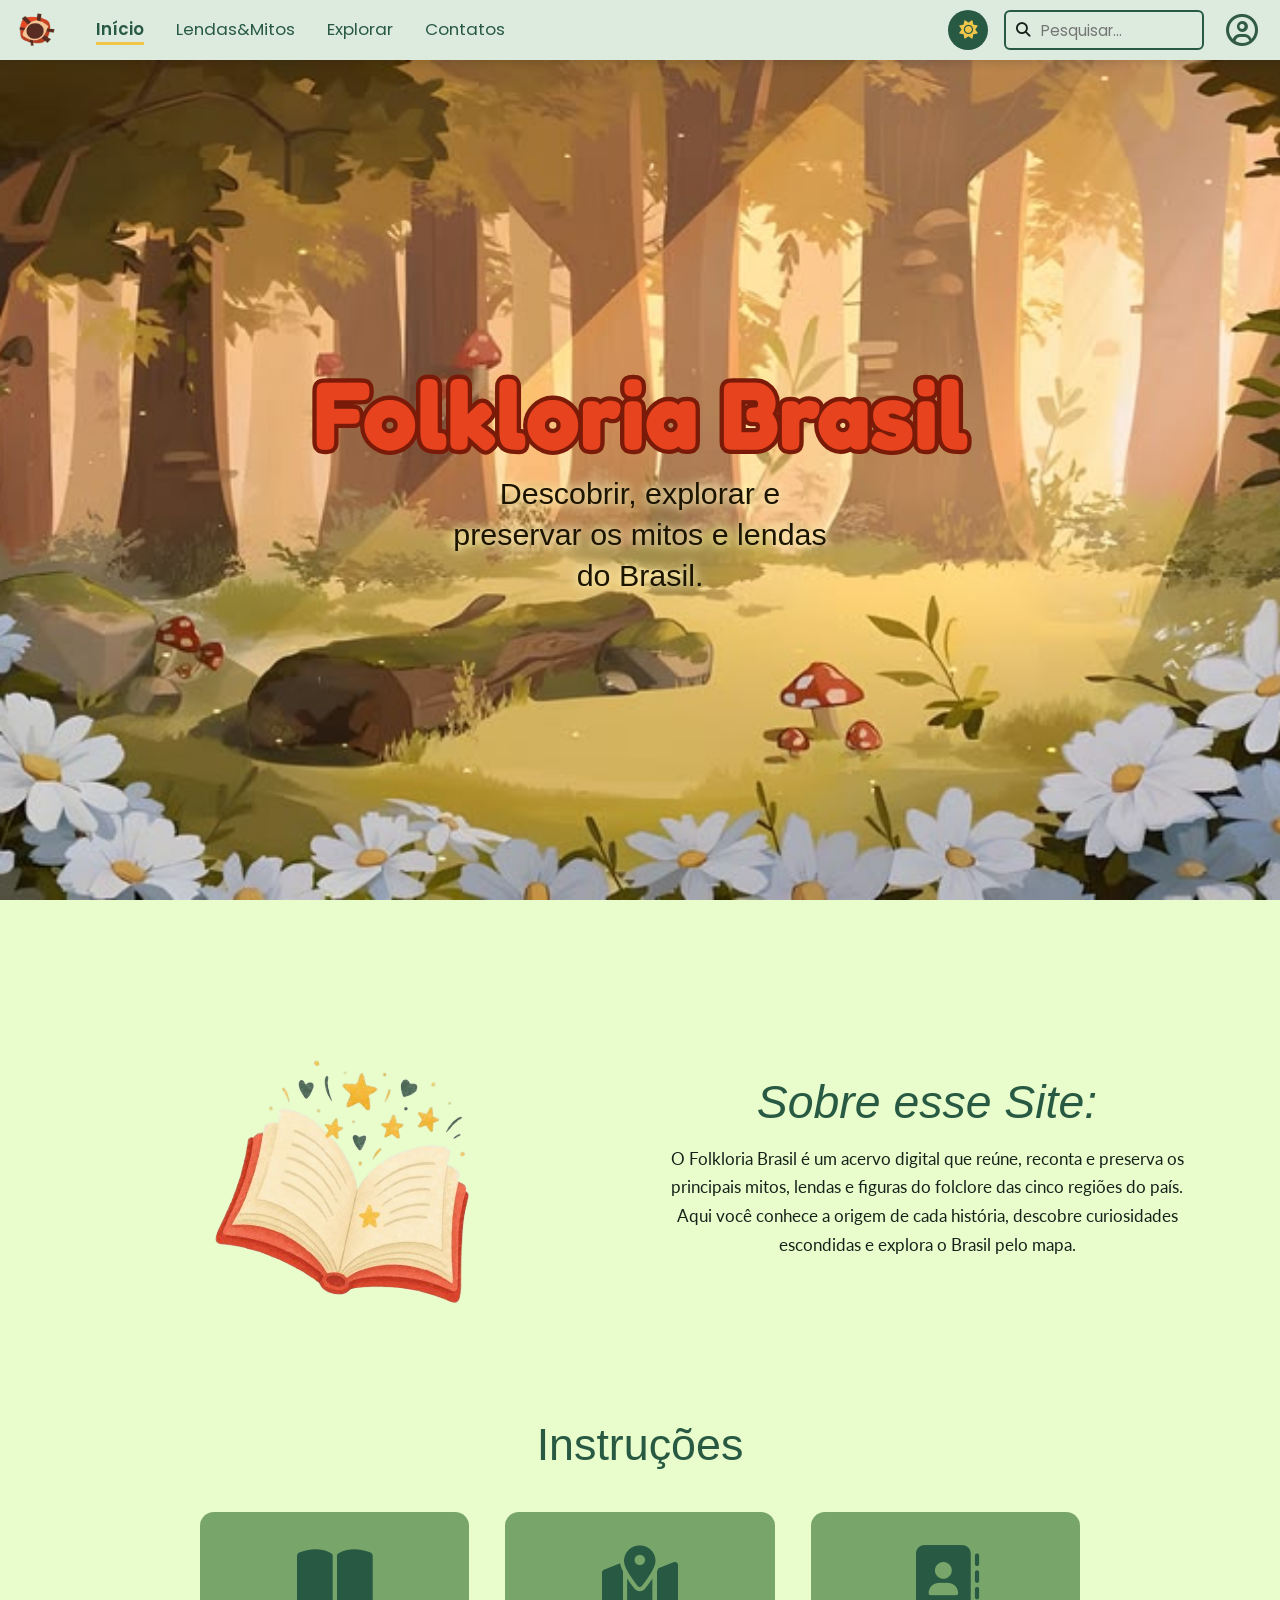
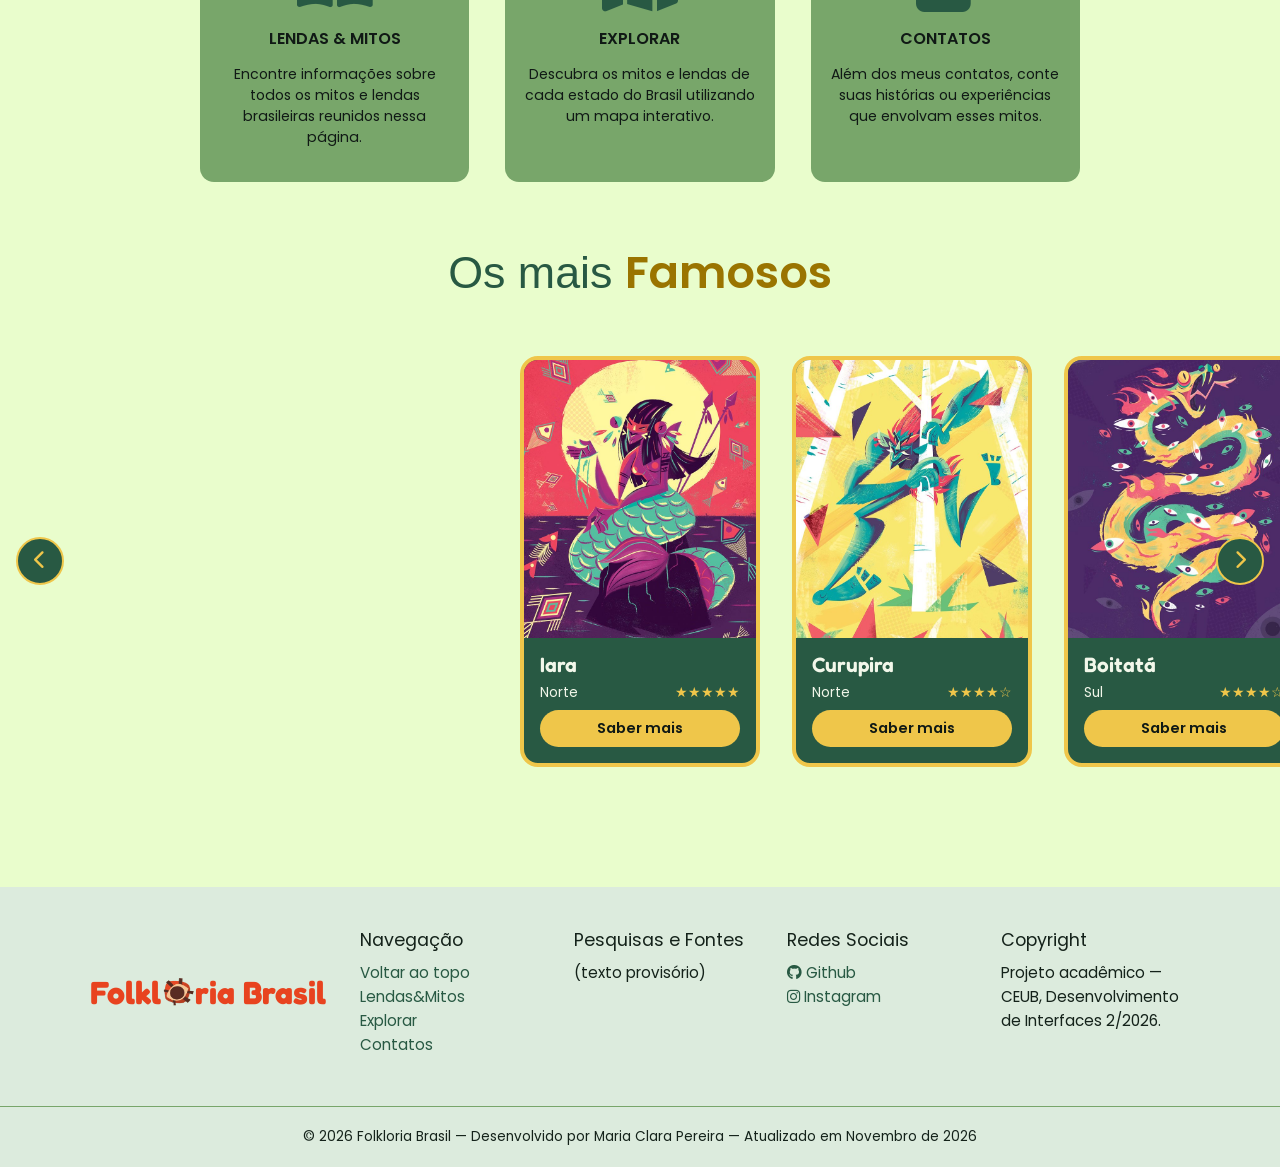
==== commit a4072356: "Organização do projeto, criação de novas páginas e arquivos JS para cada mito, correção de nomes de " ====
--- a/index.html
+++ b/index.html
@@ -4,7 +4,13 @@
   <meta charset="UTF-8">
   <meta name="viewport" content="width=device-width, initial-scale=1">
   <title>Folkloria Brasil — Acervo Digital do Folclore Brasileiro</title>
-  <link rel="icon" href="assets/logo.png">
+  <link rel="icon" href="asset/logo.png">
+
+  <!-- Aplica o tema salvo antes de desenhar a página (evita "piscar") -->
+  <script>
+    document.documentElement.dataset.theme = localStorage.getItem('folkloria-tema') ||
+      (matchMedia('(prefers-color-scheme: dark)').matches ? 'dark' : 'light');
+  </script>
 
   <link href="https://fonts.googleapis.com/css2?family=Fredoka:wght@600;700&family=Lato&family=Poppins:ital,wght@0,400;0,500;0,600;1,300&display=swap" rel="stylesheet">
   <link rel="stylesheet" href="https://cdnjs.cloudflare.com/ajax/libs/font-awesome/6.5.2/css/all.min.css">
@@ -13,7 +19,7 @@
 <body>
 
   <!-- NAVBAR -->
-  <header class="navbar" >
+  <header class="navbar" id="topo">
     <a href="index.html"><img src="asset/logo.png" alt="Folkloria Brasil" width="40" height="40"></a>
 
     <button class="menu-btn" id="menu-btn" aria-label="Abrir menu"><i class="fa-solid fa-bars"></i></button>
@@ -26,15 +32,16 @@
     </nav>
 
     <button class="theme-toggle" id="theme-toggle" aria-label="Alternar modo claro/escuro"><i class="fa-solid fa-sun"></i></button>
-    
-    <!-- Search bar -->
+
     <div class="search">
+      <i class="fa-solid fa-magnifying-glass"></i>
       <input id="search-input" type="search" placeholder="Pesquisar..." aria-label="Pesquisar mitos" autocomplete="off">
       <ul id="search-results" hidden></ul>
     </div>
+    <a class="login-link" href="login.html" aria-label="Entrar na conta"><i class="fa-regular fa-circle-user"></i></a>
   </header>
 
-  <main id="topo">
+  <main>
     <!-- HERO -->
     <section class="hero">
       <h1>Folkloria Brasil</h1>
@@ -85,7 +92,7 @@
             <div><h3>Iara</h3><p>Norte <b>★★★★★</b></p><a class="btn" href="mitos/iara.html">Saber mais</a></div>
           </li>
           <li class="myth-card">
-            <img src="asset/Curupira-placeholde.jpg" alt="Curupira, protetor das florestas" loading="lazy">
+            <img src="asset/curupira-placeholder.jpg" alt="Curupira, protetor das florestas" loading="lazy">
             <div><h3>Curupira</h3><p>Norte <b>★★★★☆</b></p><a class="btn" href="mitos/curupira.html">Saber mais</a></div>
           </li>
           <li class="myth-card">
@@ -93,11 +100,11 @@
             <div><h3>Boitatá</h3><p>Sul <b>★★★★☆</b></p><a class="btn" href="mitos/boitata.html">Saber mais</a></div>
           </li>
           <li class="myth-card">
-            <img src="asset/saci placeholder.jpg" alt="Saci-Pererê, redemoinho de travessuras" loading="lazy">
+            <img src="asset/saci%20placeholder.jpg" alt="Saci-Pererê" loading="lazy">
             <div><h3>Saci</h3><p>Sul <b>★★★★★</b></p><a class="btn" href="mitos/saci.html">Saber mais</a></div>
           </li>
           <li class="myth-card">
-            <img src="asset/mula-sem-cabeça placeholder.jpg" alt="Mula sem Cabeça, o galope da maldição" loading="lazy">
+            <img src="asset/mula-sem-cabeça placeholder.jpg" alt="Mula sem Cabeça envolta em chamas" loading="lazy">
             <div><h3>Mula sem Cabeça</h3><p>Todo o Brasil <b>★★★★☆</b></p><a class="btn" href="mitos/mula.html">Saber mais</a></div>
           </li>
         </ul>
@@ -110,12 +117,12 @@
   <!-- FOOTER -->
   <footer class="footer">
     <div class="footer-grid container">
-      <a class="footer-logo" href="index.html">Folkl<img src="assets/logo.png" alt="o" width="34" height="34">ria Brasil</a>
+      <a class="footer-logo" href="index.html">Folkl<img src="asset/logo.png" alt="o" width="34" height="34">ria Brasil</a>
 
       <div>
         <h2>Navegação</h2>
         <a href="#topo">Voltar ao topo</a>
-        <a href="lendas.html">Lendas&Mitos</a>
+        <a href="lendas.html">Lendas&amp;Mitos</a>
         <a href="explorar.html">Explorar</a>
         <a href="contato.html">Contatos</a>
       </div>
@@ -134,6 +141,7 @@
     <p class="creditos">© 2026 Folkloria Brasil — Desenvolvido por Maria Clara Pereira — Atualizado em Novembro de 2026</p>
   </footer>
 
+  <script src="mitos.js"></script>
   <script src="script.js"></script>
 </body>
 </html>
--- a/style.css
+++ b/style.css
@@ -1,5 +1,3 @@
-
-/* ---------- Cores ---------- */
 :root {
   --bg: #E9FDCC;        /* Frosted Mint */
   --bg2: #DCEBDD;       /* Honeydew */
@@ -13,10 +11,12 @@
   --ouro-texto: #9A7400;
   --focus: #285943;
   --laranja: #E8431F;
+  --login-icon: #315b43;
+  --erro: #B3261E;
   --font-titulo: "Fredoka", sans-serif;
   --font: "Poppins", sans-serif;
 }
-
+ 
 :root[data-theme="dark"] {
   --bg: #101915;        /* Carbon Black */
   --bg2: #102B24;       /* Evergreen */
@@ -28,11 +28,13 @@
   --painel: #102B24;
   --ouro-texto: #EFC64A;
   --focus: #EFC64A;
-}
-
+  --login-icon: #a4c4a8;
+  --erro: #FFB4A9;
+}
+ 
 /* ---------- Base ---------- */
 * { box-sizing: border-box; margin: 0; }
-
+ 
 body {
   padding-top: 60px;
   font: 1.05rem/1.7 "Lato", sans-serif;
@@ -40,16 +42,17 @@
   background: var(--bg);
   transition: background .3s, color .3s;
 }
-
+ 
 a { color: var(--titulo); }
+[hidden] { display: none !important; }
 ul { list-style: none; padding: 0; }
 img { max-width: 100%; display: block; }
 :focus-visible { outline: 3px solid var(--focus); outline-offset: 3px; }
 .container { width: min(1100px, 100% - 2.5rem); margin-inline: auto; }
-
+ 
 .titulo { font: 500 clamp(2rem, 5vw, 2.8rem)/1.2 var(--font); text-align: center; color: var(--titulo); }
 .titulo span { color: var(--ouro-texto); font-weight: 600; }
-
+ 
 /* ---------- Navbar ---------- */
 .navbar {
   position: fixed; inset: 0 0 auto; z-index: 10;
@@ -58,23 +61,25 @@
   background: var(--bg2);
   box-shadow: 0 2px 10px rgba(0, 0, 0, .15);
 }
-
+ 
 .links { display: flex; gap: 2rem; margin-right: auto; margin-left: 1.5rem; }
 .links a { font: 1.05rem var(--font); text-decoration: none; border-bottom: 3px solid transparent; }
 .links a:hover { border-color: var(--card); }
 .links a.ativo { font-weight: 600; border-color: var(--ouro); }   /* página ativa */
-
+:root[data-theme="dark"] .links a.ativo { color: #E4EBE4; }
+ 
 .theme-toggle {
   width: 40px; height: 40px; border: 0; border-radius: 50%; cursor: pointer;
   font-size: 1.15rem; color: var(--ouro); background: var(--titulo);
 }
 :root[data-theme="dark"] .theme-toggle { color: #101915; }
-
+ 
 .menu-btn { display: none; border: 0; background: none; font-size: 1.4rem; color: var(--titulo); cursor: pointer; }
-
+ 
 .search { position: relative; }
+.search i { position: absolute; left: .75rem; top: 50%; translate: 0 -50%; font-size: .9rem; pointer-events: none; }
 .search input {
-  width: 200px; padding: .4rem .8rem;
+  width: 200px; padding: .4rem .8rem .4rem 2.2rem;
   font: .95rem var(--font); color: var(--texto);
   background: transparent; border: 2px solid var(--titulo); border-radius: 6px;
 }
@@ -84,7 +89,7 @@
 }
 .search li a { display: block; padding: .6rem .9rem; font: .95rem var(--font); color: var(--texto); text-decoration: none; }
 .search li a:hover { background: var(--card); color: var(--card-texto); }
-
+ 
 /* ---------- Hero (a imagem troca com o tema) ---------- */
 .hero {
   height: calc(100vh - 60px);       /* tela inteira menos a navbar (fallback) */
@@ -95,7 +100,7 @@
   background: url("asset/home.jpg") center / cover;
 }
 :root[data-theme="dark"] .hero { background-image: url("asset/home-night.jpg"); }
-
+ 
 .hero h1 {
   font: 700 clamp(2.8rem, 9vw, 6rem)/1.05 var(--font-titulo);
   color: var(--laranja);
@@ -108,15 +113,15 @@
   color: #1B1400; text-shadow: 0 0 8px #FFF3B8, 0 0 14px #FFF3B8;
 }
 :root[data-theme="dark"] .hero p { color: #F2F6EE; text-shadow: 0 2px 4px #000, 0 0 12px #000; }
-
+ 
 /* ---------- Sobre ---------- */
 .about { display: grid; grid-template-columns: 1fr 1fr; align-items: center; gap: 3rem; padding-block: 5rem 4rem; text-align: center; }
 .about img { max-width: 440px; margin-inline: auto; }
 .about h2 { margin-bottom: 1rem; font: italic 300 clamp(2rem, 4.5vw, 2.9rem) var(--font); color: var(--titulo); }
-
+ 
 /* ---------- Cards de instruções ---------- */
 .cards { display: grid; grid-template-columns: repeat(3, 1fr); gap: 2.25rem; max-width: 880px; margin: 2.5rem auto 4rem; }
-
+ 
 .info-card {
   display: flex; flex-direction: column; align-items: center; gap: .8rem;
   padding: 2rem 1.1rem; text-align: center; text-decoration: none;
@@ -127,17 +132,17 @@
 .info-card i { font-size: 4.2rem; color: var(--icone); }
 .info-card h3 { font: 600 1rem var(--font); text-transform: uppercase; }
 .info-card p { font: .88rem/1.5 var(--font); }
-
+ 
 /* ---------- Carrossel (rolagem nativa com scroll-snap) ---------- */
 .famous { padding-bottom: 6rem; }
 .carousel { position: relative; margin-top: 2rem; }
-
+ 
 .track {
   display: flex; gap: 2rem; overflow-x: auto; padding: 1.5rem calc(50% - 120px);
   scroll-snap-type: x mandatory; scrollbar-width: none;
 }
 .track::-webkit-scrollbar { display: none; }
-
+ 
 .myth-card {
   flex: 0 0 240px; scroll-snap-align: center; overflow: hidden;
   background: var(--painel); color: #F2F7EA;
@@ -148,12 +153,12 @@
 .myth-card h3 { font: 600 1.3rem var(--font-titulo); }
 .myth-card p { display: flex; justify-content: space-between; font: .85rem var(--font); }
 .myth-card b { color: var(--ouro); font-weight: 400; }
-
+ 
 .btn {
   padding: .5rem 1rem; text-align: center; text-decoration: none;
   font: 600 .9rem var(--font); color: #101915; background: var(--ouro); border-radius: 999px;
 }
-
+ 
 .seta {
   position: absolute; top: 50%; z-index: 2; translate: 0 -50%;
   width: 48px; height: 48px; border-radius: 50%; cursor: pointer;
@@ -161,7 +166,7 @@
 }
 .esq { left: 1rem; }
 .dir { right: 1rem; }
-
+ 
 /* ---------- Footer ---------- */
 .footer { background: var(--bg2); }
 .footer-grid { display: grid; grid-template-columns: 1.3fr repeat(4, 1fr); gap: 1.5rem; padding-block: 2.5rem 3rem; font: .95rem/1.6 var(--font); }
@@ -171,7 +176,83 @@
 .footer-logo { font: 700 2rem var(--font-titulo); color: var(--laranja); white-space: nowrap; display: flex !important; align-items: center; }
 .footer-logo img { width: 34px; height: 34px; }
 .creditos { padding: 1.25rem; text-align: center; font: .85rem var(--font); border-top: 1px solid var(--card); }
-
+ 
+/* ---------- Página Lendas&Mitos ---------- */
+.pagina { padding-block: 3rem 7rem; min-height: 80vh; }
+ 
+.pagina-topo { display: flex; justify-content: space-between; align-items: center; gap: 1rem; }
+.pagina-topo h1 { font: 700 clamp(2.4rem, 7vw, 4.2rem)/1.1 var(--font-titulo); color: var(--titulo); }
+ 
+.filtro-btn {
+  flex: none; width: 48px; height: 48px; border-radius: 10px; cursor: pointer;
+  font-size: 1.7rem; color: var(--titulo); background: transparent; border: 2px solid transparent;
+}
+.filtro-btn:hover, .filtro-btn[aria-expanded="true"] { border-color: var(--titulo); }
+ 
+.pagina-intro { max-width: 85ch; margin: 1.5rem auto 2.5rem; text-align: center; }
+ 
+.filtros {
+  display: grid; grid-template-columns: repeat(auto-fit, minmax(190px, 1fr)); gap: 1rem; align-items: end;
+  margin-bottom: 1.5rem; padding: 1.25rem;
+  background: var(--bg2); border: 2px solid var(--titulo); border-radius: 14px;
+}
+.campo { display: flex; flex-direction: column; gap: .3rem; }
+.campo label { font: 600 .9rem var(--font); color: var(--titulo); }
+.campo input, .campo select {
+  padding: .5rem .7rem; font: .95rem var(--font); color: var(--texto);
+  background: var(--bg); border: 2px solid var(--titulo); border-radius: 8px;
+}
+button.btn { border: 0; cursor: pointer; }
+ 
+.contagem { margin-bottom: 1.5rem; font: .9rem var(--font); text-align: right; color: var(--titulo); }
+ 
+.grade-lendas { display: grid; grid-template-columns: repeat(3, 1fr); gap: 3rem 2.5rem; }
+ 
+.lenda-card { display: flex; flex-direction: column; align-items: center; gap: .6rem; text-align: center; text-decoration: none; }
+.lenda-card img { width: 100%; aspect-ratio: 3 / 4.2; object-fit: cover; border-radius: 10px; transition: transform .2s; }
+.lenda-card span { font: 400 1.4rem/1.3 var(--font); color: var(--titulo); }
+.lenda-card:hover span, .lenda-card:focus-visible span { text-decoration: underline; text-underline-offset: 4px; }
+.lenda-card:hover img { transform: translateY(-4px); }
+ 
+.vazio { padding: 3rem 0; text-align: center; font: 1.1rem var(--font); color: var(--titulo); }
+ 
+/* ---------- Ícone de login na navbar ---------- */
+.login-link {
+  flex: none; display: grid; place-items: center; width: 44px; height: 44px;
+  font-size: 2rem; color: var(--login-icon); text-decoration: none; border-radius: 50%;
+  transition: transform .2s;
+}
+.login-link:hover { transform: scale(1.1); }
+ 
+/* ---------- Página de login ---------- */
+.login-pagina { display: grid; place-items: center; padding-block: 4rem 7rem; min-height: 80vh; }
+ 
+.login-box {
+  width: min(440px, 100%); padding: 2.25rem 2rem;
+  background: var(--bg2); border: 2px solid var(--titulo); border-radius: 18px;
+}
+.login-box h1 { font: 700 2.4rem/1.1 var(--font-titulo); color: var(--titulo); text-align: center; }
+.login-box h1:focus { outline: none; }
+.login-sub { margin: .75rem 0 1.75rem; text-align: center; font: .95rem/1.5 var(--font); }
+.login-box form { display: flex; flex-direction: column; gap: 1.25rem; }
+ 
+.senha-wrap { position: relative; }
+.senha-wrap input { width: 100%; padding-right: 3rem; }
+.senha-btn {
+  position: absolute; right: .3rem; top: 50%; translate: 0 -50%;
+  width: 40px; height: 40px; border: 0; border-radius: 8px; cursor: pointer;
+  font-size: 1rem; color: var(--titulo); background: transparent;
+}
+ 
+.campo input[aria-invalid="true"] { border-color: var(--erro); }
+.erro { font: .85rem/1.4 var(--font); color: var(--erro); }
+ 
+.btn-grande { display: block; width: 100%; padding: .75rem 1rem; font-size: 1rem; }
+.btn-sair { display: block; width: 100%; margin-top: .75rem; padding: .7rem 1rem; color: var(--titulo); background: transparent; border: 2px solid var(--titulo) !important; }
+.login-box > .btn-grande { margin-top: .25rem; }
+ 
+.login-aviso { margin-top: 1.5rem; font: .8rem/1.5 var(--font); text-align: center; }
+ 
 /* ---------- Mobile ---------- */
 @media (max-width: 820px) {
   .menu-btn { display: block; order: 3; }
@@ -180,9 +261,16 @@
   .links a { padding: .7rem 0; }
   .navbar { justify-content: flex-end; }
   .navbar > a:first-child { margin-right: auto; }
-  .search input { width: 130px; }
+  .search input { width: 110px; }
+  .login-link { font-size: 1.8rem; }
   .about, .cards { grid-template-columns: 1fr; }
+  .grade-lendas { grid-template-columns: repeat(2, 1fr); gap: 2rem 1.5rem; }
+  .lenda-card span { font-size: 1.15rem; }
   .cards { max-width: 340px; }
   .footer-grid { grid-template-columns: 1fr 1fr; }
   .footer-logo { grid-column: 1 / -1; }
+}
+ 
+@media (max-width: 460px) {
+  .grade-lendas { grid-template-columns: 1fr; max-width: 320px; margin-inline: auto; }
 }
